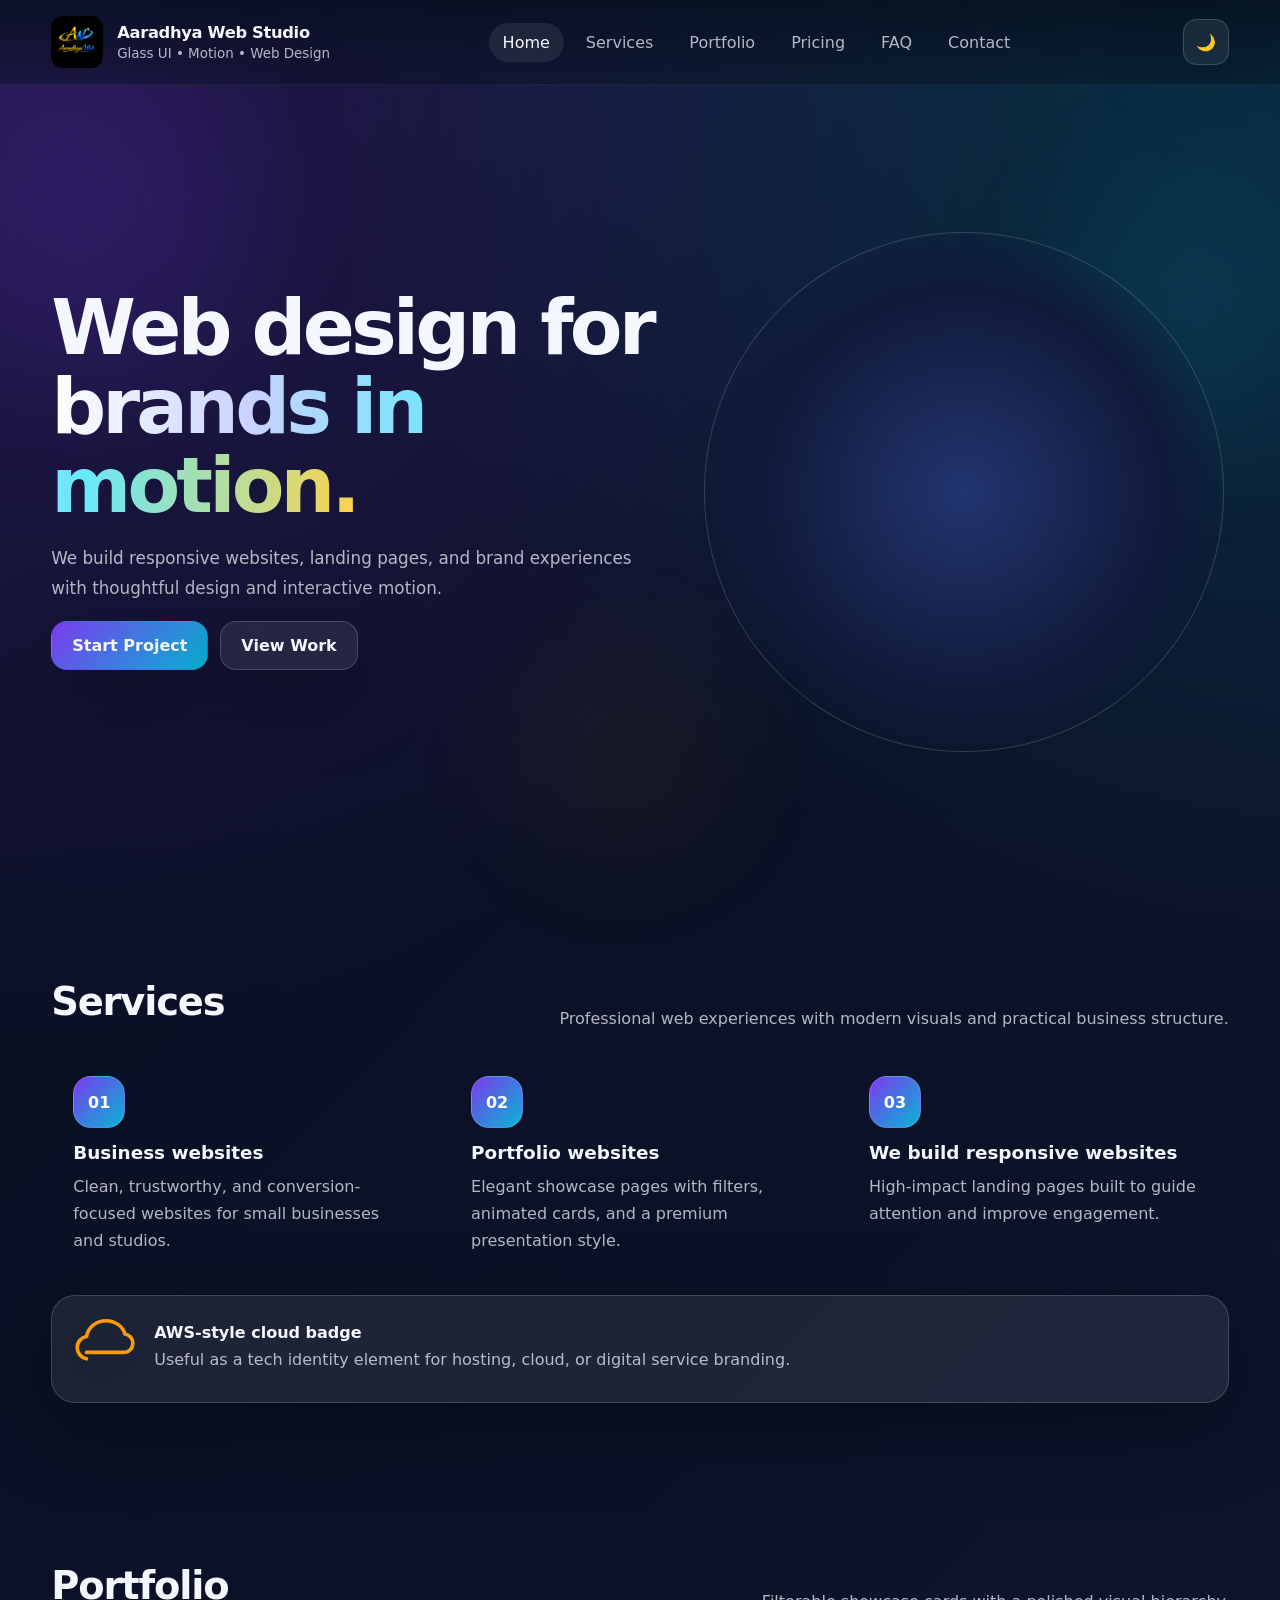
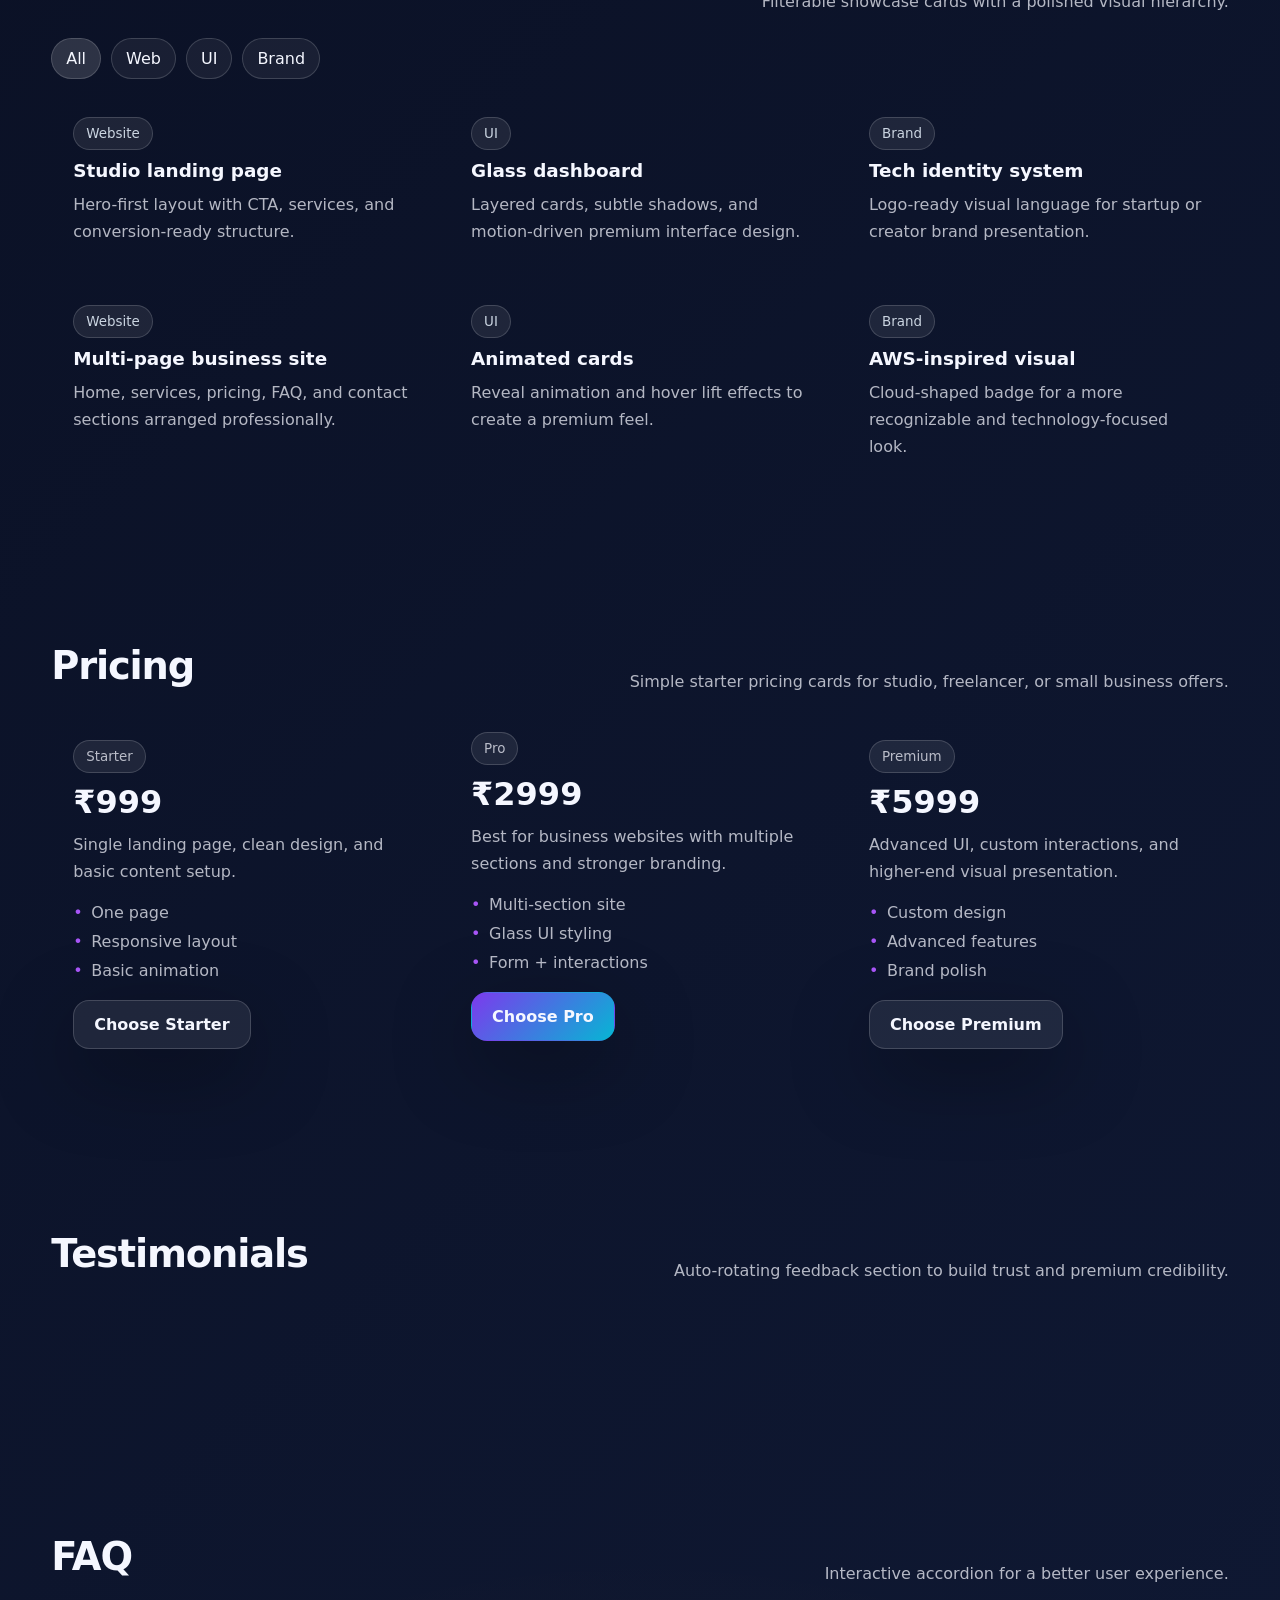
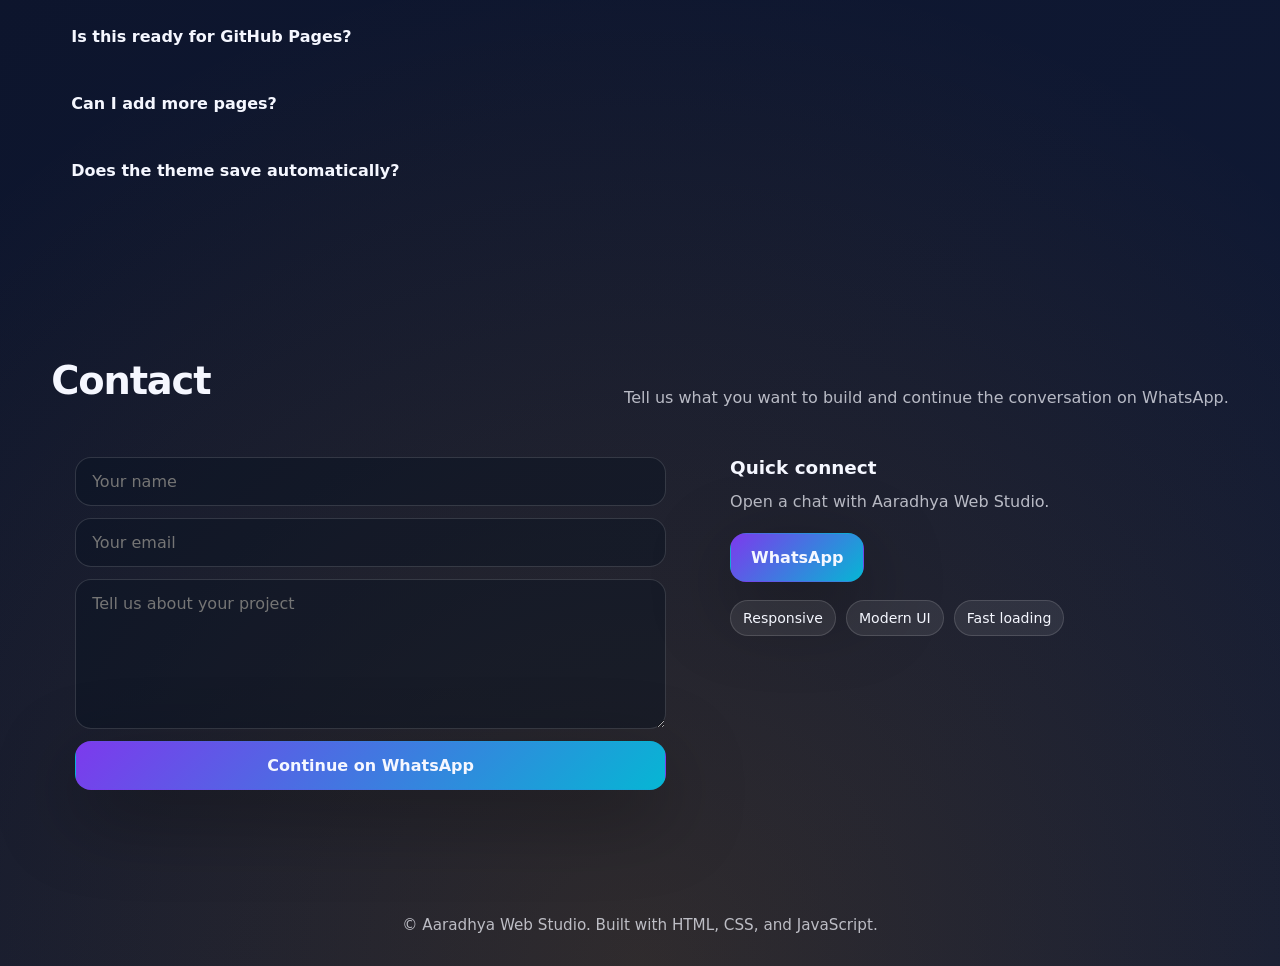
==== index.html @ 6c4d8a17 "Add files via upload" ====
<!DOCTYPE html>
<html lang="en">
<head>
  <meta charset="UTF-8" />
  <meta name="viewport" content="width=device-width, initial-scale=1.0" />
  <meta name="description" content="Aaradhya Web Studio designs responsive websites, landing pages, and digital brand experiences." />
  <title>Aaradhya Web Studio</title>
  <link rel="icon" href="logo.png" />
  <link rel="stylesheet" href="style.css" />
</head>
<body>
  <div class="bg-glow glow-1"></div>
  <div class="bg-glow glow-2"></div>
  <div class="bg-glow glow-3"></div>

  <header class="topbar">
    <div class="container nav-wrap">
      <a href="#home" class="brand">
        <img src="logo.png" class="logo" width="52" height="52" alt="" />
        <span>
          <strong>Aaradhya Web Studio</strong>
          <small>Glass UI • Motion • Web Design</small>
        </span>
      </a>

      <nav class="nav" id="navMenu">
        <a href="#home" class="active">Home</a>
        <a href="#services">Services</a>
        <a href="#portfolio">Portfolio</a>
        <a href="#pricing">Pricing</a>
        <a href="#faq">FAQ</a>
        <a href="#contact">Contact</a>
      </nav>

      <div class="nav-actions">
        <button class="icon-btn" id="themeToggle" aria-label="Toggle theme">🌙</button>
        <button class="icon-btn menu-btn" id="menuToggle" aria-label="Toggle menu" aria-expanded="false" aria-controls="mobileNav">☰</button>
      </div>
    </div>

    <div class="mobile-nav" id="mobileNav">
      <a href="#home">Home</a>
      <a href="#services">Services</a>
      <a href="#portfolio">Portfolio</a>
      <a href="#pricing">Pricing</a>
      <a href="#faq">FAQ</a>
      <a href="#contact">Contact</a>
    </div>
  </header>

  <main>
    <section class="hero section" id="home">
      <canvas id="particleCanvas" aria-hidden="true"></canvas>
      <div class="container hero-grid">
        <div class="hero-copy reveal">
          <h1>
            Web design for <span class="gradient-text">brands in motion.</span>
          </h1>
          <p>
            We build responsive websites, landing pages, and brand experiences with thoughtful design and interactive motion.
          </p>

          <div class="hero-actions">
            <a href="#contact" class="btn primary">Start Project</a>
            <a href="#portfolio" class="btn">View Work</a>
          </div>

        </div>

        <div class="hero-panel reveal" aria-hidden="true">
          <canvas id="networkGlobe"></canvas>
        </div>
      </div>
    </section>

    <section class="section" id="services">
      <div class="container">
        <div class="section-head reveal">
          <h2>Services</h2>
          <p>Professional web experiences with modern visuals and practical business structure.</p>
        </div>

        <div class="cards grid-3">
          <article class="card reveal">
            <div class="icon">01</div>
            <h3>Business websites</h3>
            <p>Clean, trustworthy, and conversion-focused websites for small businesses and studios.</p>
          </article>

          <article class="card reveal">
            <div class="icon">02</div>
            <h3>Portfolio websites</h3>
            <p>Elegant showcase pages with filters, animated cards, and a premium presentation style.</p>
          </article>

          <article class="card reveal">
            <div class="icon">03</div>
            <h3>We build responsive websites</h3>
            <p>High-impact landing pages built to guide attention and improve engagement.</p>
          </article>
        </div>

        <div class="feature-strip reveal">
          <div class="aws-badge">
            <svg viewBox="0 0 128 128" fill="none" aria-hidden="true">
              <defs>
                <linearGradient id="awsGrad" x1="0" y1="0" x2="1" y2="1">
                  <stop offset="0%" stop-color="#ff9900"></stop>
                  <stop offset="100%" stop-color="#f59e0b"></stop>
                </linearGradient>
              </defs>
              <path d="M28 74.5h72c10 0 18-8 18-18 0-9.1-6.8-16.5-15.6-17.8C99.3 24.9 84 13 65.8 13 47 13 31.1 25.8 28.2 43.8 17.9 45.4 10 54.2 10 65c0 10.5 7.5 19.5 18 22" stroke="url(#awsGrad)" stroke-width="7" stroke-linecap="round" stroke-linejoin="round"/>
              <path d="M33 85h62" stroke="url(#awsGrad)" stroke-width="7" stroke-linecap="round"/>
              <path d="M43 98h42" stroke="url(#awsGrad)" stroke-width="7" stroke-linecap="round"/>
            </svg>
          </div>
          <div>
            <strong>AWS-style cloud badge</strong>
            <p>Useful as a tech identity element for hosting, cloud, or digital service branding.</p>
          </div>
        </div>
      </div>
    </section>

    <section class="section" id="portfolio">
      <div class="container">
        <div class="section-head reveal">
          <h2>Portfolio</h2>
          <p>Filterable showcase cards with a polished visual hierarchy.</p>
        </div>

        <div class="filter-row reveal">
          <button class="filter-btn active" data-filter="all">All</button>
          <button class="filter-btn" data-filter="web">Web</button>
          <button class="filter-btn" data-filter="ui">UI</button>
          <button class="filter-btn" data-filter="brand">Brand</button>
        </div>

        <div class="cards grid-3">
          <article class="card project reveal" data-type="web">
            <span class="meta">Website</span>
            <h3>Studio landing page</h3>
            <p>Hero-first layout with CTA, services, and conversion-ready structure.</p>
          </article>

          <article class="card project reveal" data-type="ui">
            <span class="meta">UI</span>
            <h3>Glass dashboard</h3>
            <p>Layered cards, subtle shadows, and motion-driven premium interface design.</p>
          </article>

          <article class="card project reveal" data-type="brand">
            <span class="meta">Brand</span>
            <h3>Tech identity system</h3>
            <p>Logo-ready visual language for startup or creator brand presentation.</p>
          </article>

          <article class="card project reveal" data-type="web">
            <span class="meta">Website</span>
            <h3>Multi-page business site</h3>
            <p>Home, services, pricing, FAQ, and contact sections arranged professionally.</p>
          </article>

          <article class="card project reveal" data-type="ui">
            <span class="meta">UI</span>
            <h3>Animated cards</h3>
            <p>Reveal animation and hover lift effects to create a premium feel.</p>
          </article>

          <article class="card project reveal" data-type="brand">
            <span class="meta">Brand</span>
            <h3>AWS-inspired visual</h3>
            <p>Cloud-shaped badge for a more recognizable and technology-focused look.</p>
          </article>
        </div>
      </div>
    </section>

    <section class="section" id="pricing">
      <div class="container">
        <div class="section-head reveal">
          <h2>Pricing</h2>
          <p>Simple starter pricing cards for studio, freelancer, or small business offers.</p>
        </div>

        <div class="cards grid-3 pricing-grid">
          <article class="card price reveal">
            <span class="meta">Starter</span>
            <h3>₹999</h3>
            <p>Single landing page, clean design, and basic content setup.</p>
            <ul>
              <li>One page</li>
              <li>Responsive layout</li>
              <li>Basic animation</li>
            </ul>
            <a href="#contact" class="btn">Choose Starter</a>
          </article>

          <article class="card price featured reveal">
            <span class="meta">Pro</span>
            <h3>₹2999</h3>
            <p>Best for business websites with multiple sections and stronger branding.</p>
            <ul>
              <li>Multi-section site</li>
              <li>Glass UI styling</li>
              <li>Form + interactions</li>
            </ul>
            <a href="#contact" class="btn primary">Choose Pro</a>
          </article>

          <article class="card price reveal">
            <span class="meta">Premium</span>
            <h3>₹5999</h3>
            <p>Advanced UI, custom interactions, and higher-end visual presentation.</p>
            <ul>
              <li>Custom design</li>
              <li>Advanced features</li>
              <li>Brand polish</li>
            </ul>
            <a href="#contact" class="btn">Choose Premium</a>
          </article>
        </div>
      </div>
    </section>

    <section class="section" id="testimonials">
      <div class="container">
        <div class="section-head reveal">
          <h2>Testimonials</h2>
          <p>Auto-rotating feedback section to build trust and premium credibility.</p>
        </div>

        <div class="testimonial card reveal">
          <div id="testimonialText" class="testimonial-text"></div>
          <div id="testimonialName" class="testimonial-name"></div>
        </div>
      </div>
    </section>

    <section class="section" id="faq">
      <div class="container">
        <div class="section-head reveal">
          <h2>FAQ</h2>
          <p>Interactive accordion for a better user experience.</p>
        </div>

        <div class="faq-list">
          <div class="faq-item reveal">
            <button class="faq-q">Is this ready for GitHub Pages?</button>
            <div class="faq-a">Yes. It is static HTML, CSS, and JavaScript, so it can be deployed directly.</div>
          </div>

          <div class="faq-item reveal">
            <button class="faq-q">Can I add more pages?</button>
            <div class="faq-a">Yes. You can reuse the same style and script files for about, services, portfolio, and contact pages.</div>
          </div>

          <div class="faq-item reveal">
            <button class="faq-q">Does the theme save automatically?</button>
            <div class="faq-a">Yes. The selected light or dark theme is saved in local storage.</div>
          </div>
        </div>
      </div>
    </section>

    <section class="section" id="contact">
      <div class="container">
        <div class="section-head reveal">
          <h2>Contact</h2>
          <p>Tell us what you want to build and continue the conversation on WhatsApp.</p>
        </div>

        <div class="contact-grid">
          <form class="card form reveal" id="contactForm">
            <input type="text" id="name" placeholder="Your name" aria-label="Your name" autocomplete="name" required />
            <input type="email" id="email" placeholder="Your email" aria-label="Your email" autocomplete="email" required />
            <textarea id="message" placeholder="Tell us about your project" aria-label="Project details" required></textarea>
            <button type="submit" class="btn primary">Continue on WhatsApp</button>
          </form>

          <div class="card contact-box reveal">
            <h3>Quick connect</h3>
            <p>Open a chat with Aaradhya Web Studio.</p>
            <div class="contact-actions">
              <a class="btn primary" id="whatsappLink" href="https://wa.me/919561851358" target="_blank" rel="noopener">WhatsApp</a>
            </div>
            <div class="mini-tags">
              <span>Responsive</span>
              <span>Modern UI</span>
              <span>Fast loading</span>
            </div>
          </div>
        </div>
      </div>
    </section>
  </main>

  <footer class="footer">
    <div class="container">
      <p>© <span id="year"></span> Aaradhya Web Studio. Built with HTML, CSS, and JavaScript.</p>
    </div>
  </footer>

  <script src="script.js"></script>
</body>
</html>
---- style.css ----
:root{
  --bg1:#090e20;
  --bg2:#101a36;
  --text:#f5f7ff;
  --muted:rgba(245,247,255,.72);
  --card:rgba(255,255,255,.08);
  --card2:rgba(255,255,255,.12);
  --border:rgba(255,255,255,.16);
  --accent:#7c3aed;
  --accent2:#06b6d4;
  --accent3:#f59e0b;
  --shadow:0 24px 80px rgba(0,0,0,.35);
  --radius:24px;
  --radius2:32px;
}

body.light{
  --bg1:#f4f7fb;
  --bg2:#e8eef9;
  --text:#111827;
  --muted:rgba(17,24,39,.72);
  --card:rgba(255,255,255,.72);
  --card2:rgba(255,255,255,.84);
  --border:rgba(15,23,42,.12);
  --shadow:0 24px 80px rgba(15,23,42,.12);
}

*{box-sizing:border-box;margin:0;padding:0}
html{scroll-behavior:smooth}
body{
  font-family:Inter,system-ui,-apple-system,Segoe UI,Roboto,Arial,sans-serif;
  color:var(--text);
  background:
    radial-gradient(circle at top left, rgba(124,58,237,.25), transparent 24%),
    radial-gradient(circle at top right, rgba(6,182,212,.2), transparent 22%),
    radial-gradient(circle at bottom, rgba(245,158,11,.14), transparent 24%),
    linear-gradient(135deg,var(--bg1),var(--bg2));
  min-height:100vh;
  overflow-x:hidden;
  transition:background .35s ease,color .35s ease;
}

a{color:inherit;text-decoration:none}
button,input,textarea{font:inherit}
img{max-width:100%;display:block}

.container{
  width:min(1180px,92%);
  margin:0 auto;
  position:relative;
  z-index:1;
}

.bg-glow{
  position:fixed;
  border-radius:50%;
  filter:blur(70px);
  opacity:.4;
  pointer-events:none;
  z-index:0;
}
.glow-1{width:320px;height:320px;left:-80px;top:60px;background:rgba(124,58,237,.38)}
.glow-2{width:260px;height:260px;right:-40px;top:180px;background:rgba(6,182,212,.28)}
.glow-3{width:220px;height:220px;left:40%;bottom:40px;background:rgba(245,158,11,.15)}

.topbar{
  position:sticky;
  top:0;
  z-index:60;
  backdrop-filter:blur(18px);
  background:linear-gradient(to bottom, rgba(7,16,31,.84), rgba(7,16,31,.42));
  border-bottom:1px solid rgba(255,255,255,.08);
}
body.light .topbar{
  background:linear-gradient(to bottom, rgba(244,247,251,.92), rgba(244,247,251,.6));
}

.nav-wrap{
  display:flex;
  align-items:center;
  justify-content:space-between;
  gap:16px;
  padding:16px 0;
}

.brand{
  display:flex;
  align-items:center;
  gap:14px;
  min-width:0;
}
.brand-mark{
  width:48px;height:48px;
  border-radius:16px;
  display:grid;
  place-items:center;
  background:linear-gradient(135deg,var(--accent),var(--accent2));
  border:1px solid rgba(255,255,255,.16);
  box-shadow:var(--shadow);
  color:#fff;
  font-weight:800;
  flex:0 0 auto;
}
.brand strong{
  display:block;
  font-size:1.02rem;
  letter-spacing:-.02em;
}
.brand small{
  display:block;
  color:var(--muted);
  margin-top:4px;
  font-size:.84rem;
}

.nav{
  display:flex;
  align-items:center;
  gap:8px;
  flex-wrap:wrap;
}
.nav a{
  padding:10px 14px;
  border-radius:999px;
  color:var(--muted);
  transition:.25s ease;
}
.nav a:hover,.nav a.active{
  background:rgba(255,255,255,.08);
  color:var(--text);
}

.nav-actions{
  display:flex;
  align-items:center;
  gap:10px;
}
.icon-btn{
  width:46px;height:46px;
  border-radius:14px;
  border:1px solid var(--border);
  background:rgba(255,255,255,.07);
  color:var(--text);
  cursor:pointer;
  box-shadow:var(--shadow);
}
.menu-btn{display:none}

.mobile-nav{
  display:none;
  padding:10px 0 16px;
}
.mobile-nav.open{display:block}
.mobile-nav a{
  display:block;
  padding:14px 4%;
  color:var(--muted);
}
.mobile-nav a:hover{color:var(--text);background:rgba(255,255,255,.06)}

.section{
  position:relative;
  padding:80px 0;
}

.hero{
  min-height:calc(100vh - 86px);
  display:flex;
  align-items:center;
  overflow:hidden;
}
.hero-grid{
  display:grid;
  grid-template-columns:1.08fr .92fr;
  gap:28px;
  align-items:center;
}
#particleCanvas{
  position:absolute;
  inset:0;
  width:100%;
  height:100%;
  pointer-events:none;
  opacity:.9;
}

.hero-copy h1{
  font-size:clamp(2.8rem,6vw,5.3rem);
  line-height:1.03;
  letter-spacing:-.05em;
  margin-bottom:18px;
}
.gradient-text{
  background:linear-gradient(90deg,#fff,#c7d2fe 30%,#67e8f9 60%,#fcd34d 100%);
  -webkit-background-clip:text;
  background-clip:text;
  color:transparent;
}
.hero-copy p{
  max-width:62ch;
  color:var(--muted);
  line-height:1.8;
  font-size:1.05rem;
  margin-bottom:18px;
}
.hero-actions{
  display:flex;
  gap:12px;
  flex-wrap:wrap;
  margin-bottom:26px;
}

.btn{
  display:inline-flex;
  align-items:center;
  justify-content:center;
  padding:14px 20px;
  border-radius:16px;
  border:1px solid var(--border);
  background:rgba(255,255,255,.08);
  color:var(--text);
  font-weight:700;
  transition:.25s ease;
  box-shadow:var(--shadow);
}
.btn:hover{transform:translateY(-2px);background:rgba(255,255,255,.12)}
.btn.primary{
  border-color:transparent;
  background:linear-gradient(135deg,var(--accent),var(--accent2));
}

.hero-panel {
  position: relative;
  width: min(100%, 520px);
  aspect-ratio: 1;
  justify-self: center;
  border: 1px solid var(--border);
  border-radius: 50%;
  background: radial-gradient(circle, #223570 0%, #111a3b 54%, transparent 74%);
}

#networkGlobe {
  display: block;
  width: 100%;
  height: 100%;
}

.mini-tags span{
  padding:9px 12px;
  border-radius:999px;
  background:rgba(255,255,255,.08);
  border:1px solid rgba(255,255,255,.14);
  color:var(--text);
  font-size:.88rem;
}

.section-head{
  display:flex;
  align-items:end;
  justify-content:space-between;
  gap:18px;
  margin-bottom:22px;
}
.section-head h2{
  font-size:clamp(1.7rem,3vw,2.6rem);
  letter-spacing:-.03em;
  margin-bottom:8px;
}
.section-head p{
  color:var(--muted);
  line-height:1.7;
  max-width:68ch;
}

.grid-3{
  display:grid;
  grid-template-columns:repeat(3,minmax(0,1fr));
  gap:16px;
}

.card{
  padding:22px;
  border-radius:var(--radius2);
}

.icon{
  width:52px;height:52px;
  display:grid;
  place-items:center;
  border-radius:18px;
  margin-bottom:14px;
  background:linear-gradient(135deg,var(--accent),var(--accent2));
  border:1px solid rgba(255,255,255,.16);
  color:#fff;
  font-weight:800;
}
.card h3{margin-bottom:10px;font-size:1.15rem}
.card p,.testimonial p{color:var(--muted);line-height:1.7}

.feature-strip{
  display:flex;
  align-items:center;
  gap:16px;
  margin-top:18px;
  padding:18px 20px;
  border-radius:24px;
  background:rgba(255,255,255,.08);
  border:1px solid var(--border);
  box-shadow:var(--shadow);
}
.aws-badge svg{
  width:66px;height:66px;
  filter:drop-shadow(0 10px 24px rgba(0,0,0,.35));
}
.feature-strip strong{display:block;margin-bottom:5px}
.feature-strip p{color:var(--muted);line-height:1.65}

.filter-row{
  display:flex;
  flex-wrap:wrap;
  gap:10px;
  margin-bottom:16px;
}
.filter-btn{
  padding:10px 14px;
  border-radius:999px;
  border:1px solid var(--border);
  background:rgba(255,255,255,.06);
  color:var(--text);
  cursor:pointer;
}
.filter-btn.active,.filter-btn:hover{
  background:rgba(255,255,255,.14);
}
.project .meta{
  display:inline-flex;
  margin-bottom:10px;
  color:#cbd5e1;
  font-size:.84rem;
}
.project h3{margin-bottom:10px}
.project p{color:var(--muted);line-height:1.7}

.pricing-grid .price h3{
  font-size:2rem;
  margin-bottom:10px;
}
.price ul{
  list-style:none;
  display:grid;
  gap:10px;
  margin:18px 0 20px;
}
.price li{
  color:var(--muted);
  padding-left:18px;
  position:relative;
}
.price li::before{
  content:"•";
  position:absolute;
  left:0;
  color:#a855f7;
}
.price.featured{
  transform:translateY(-8px);
  border-color:rgba(103,232,249,.35);
}

.meta{
  display:inline-flex;
  padding:8px 12px;
  border-radius:999px;
  background:rgba(255,255,255,.08);
  border:1px solid var(--border);
  color:var(--muted);
  margin-bottom:10px;
  font-size:.84rem;
}

.testimonial{
  padding:26px;
}
.testimonial-text{
  font-size:1.2rem;
  line-height:1.8;
  margin-bottom:16px;
}
.testimonial-name{
  color:#67e8f9;
  font-weight:700;
}

.faq-list{
  display:grid;
  gap:12px;
}
.faq-item{
  overflow:hidden;
}
.faq-q{
  width:100%;
  text-align:left;
  padding:18px 20px;
  background:transparent;
  border:0;
  color:var(--text);
  cursor:pointer;
  font-weight:700;
}
.faq-a{
  display:none;
  padding:0 20px 18px;
  color:var(--muted);
  line-height:1.7;
}

.contact-grid{
  display:grid;
  grid-template-columns:1.1fr .9fr;
  gap:16px;
}
.form{
  padding:24px;
  display:grid;
  gap:12px;
}
.form input,.form textarea{
  width:100%;
  padding:14px 16px;
  border-radius:16px;
  border:1px solid rgba(255,255,255,.14);
  background:rgba(7,16,31,.4);
  color:var(--text);
  outline:none;
}
body.light .form input,
body.light .form textarea{
  background:rgba(255,255,255,.8);
  color:var(--text);
}
.form textarea{
  min-height:150px;
  resize:vertical;
}
.contact-box{
  padding:24px;
}
.contact-box h3{margin-bottom:10px}
.contact-box p{color:var(--muted);line-height:1.7;margin-bottom:18px}
.contact-actions{
  display:flex;
  gap:12px;
  flex-wrap:wrap;
  margin-bottom:18px;
}
.mini-tags{
  display:flex;
  flex-wrap:wrap;
  gap:10px;
}

.footer{
  padding:22px 0 32px;
  text-align:center;
  color:var(--muted);
  font-size:.95rem;
}

.motion-ready .reveal{
  opacity:0;
  transform:translateY(22px);
  transition:opacity .7s ease, transform .7s ease;
}
.motion-ready .reveal.show{
  opacity:1;
  transform:translateY(0);
}

@media (max-width: 980px){
  .hero-grid,.grid-3,.contact-grid{
    grid-template-columns:1fr;
  }
  .hero{
    min-height:auto;
    padding-top:46px;
  }
  .section-head{
    flex-direction:column;
    align-items:flex-start;
  }
  .nav{
    display:none;
  }
  .menu-btn{
    display:inline-grid;
    place-items:center;
  }
  .price.featured{
    transform:none;
  }
}

@media (max-width: 560px){
  .container{width:min(94%,1180px)}
  .brand small{display:none}
  .hero-copy h1{font-size:2.55rem}
  .btn{width:100%}
  .hero-actions{width:100%}
  .feature-strip,.card,.testimonial,.form,.contact-box{
    padding:18px;
  }
}
.logo {
  width: clamp(36px, 8vw, 52px);
  height: auto;
  border-radius: 12px;
}

:focus-visible {
  outline: 2px solid var(--accent2);
  outline-offset: 4px;
}

@media (prefers-reduced-motion: reduce) {
  html { scroll-behavior: auto; }
  *, *::before, *::after {
    animation-duration: .01ms !important;
    transition-duration: .01ms !important;
  }
}
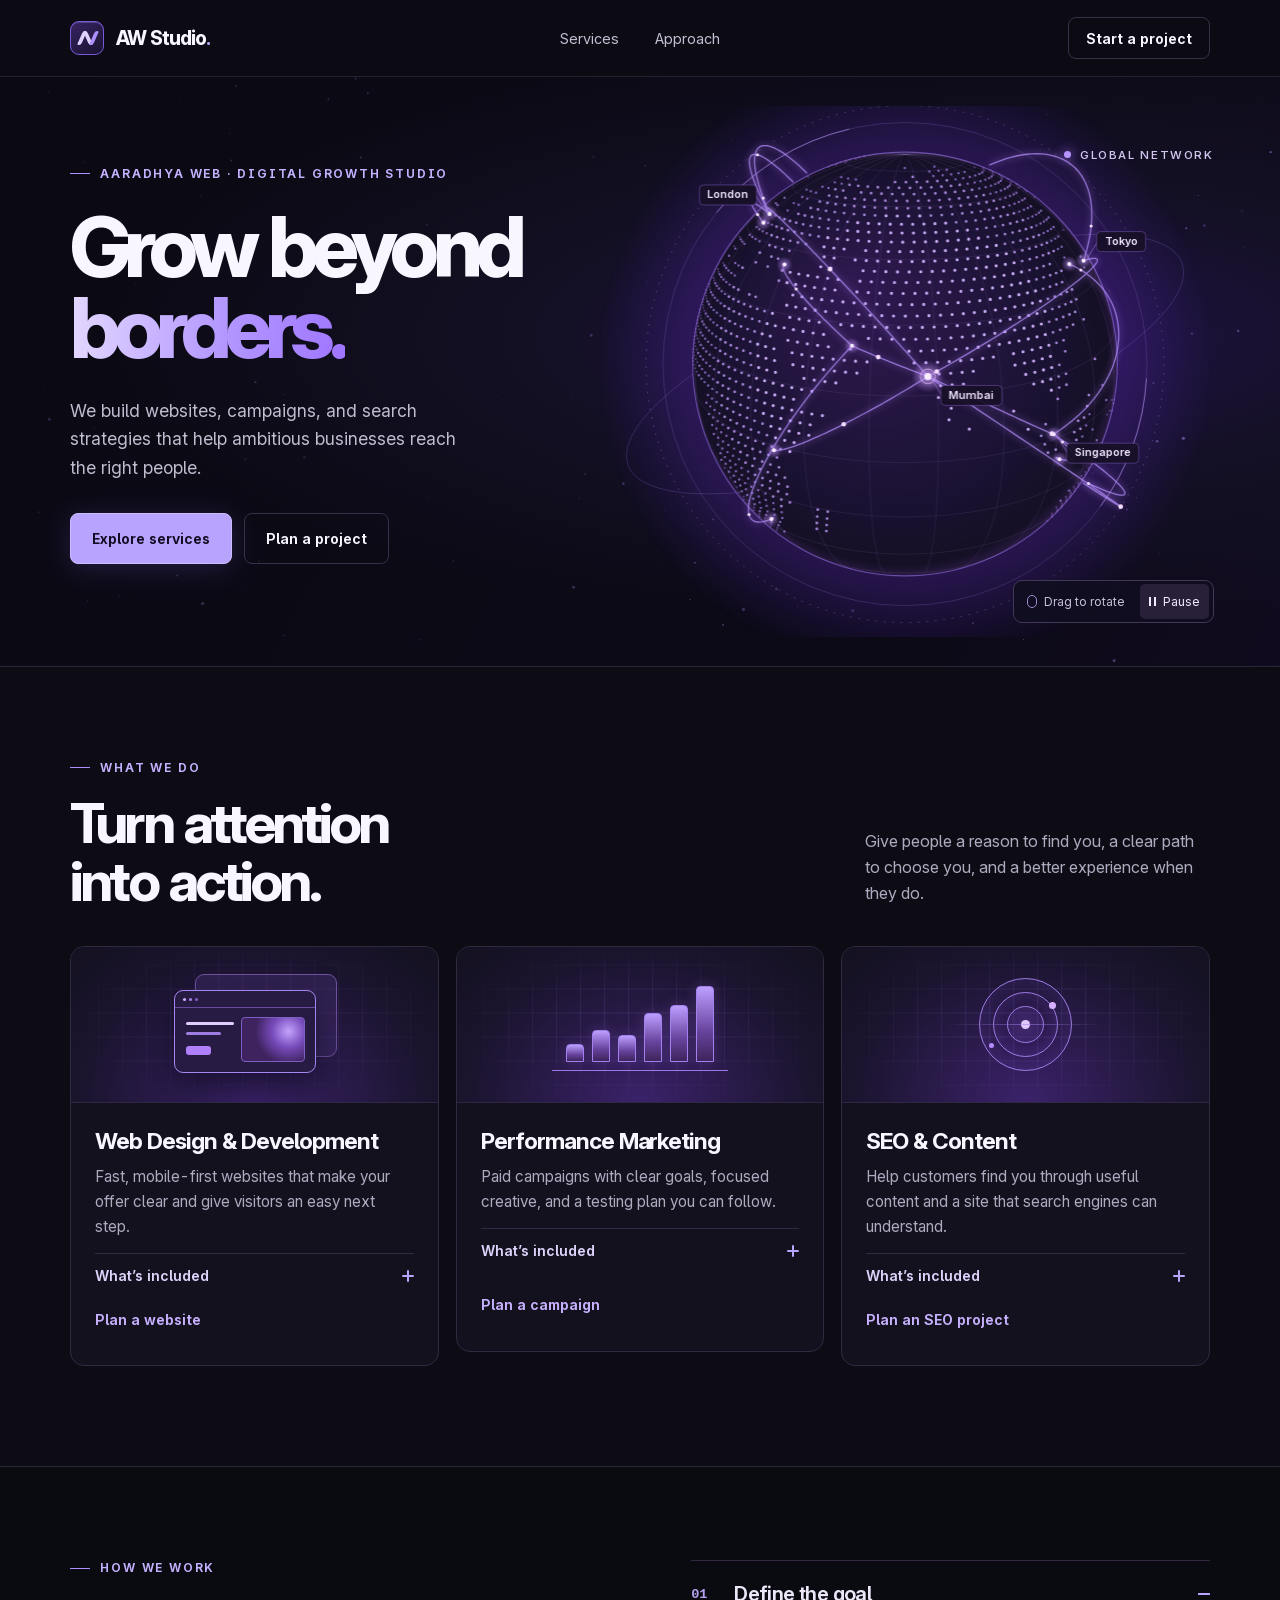
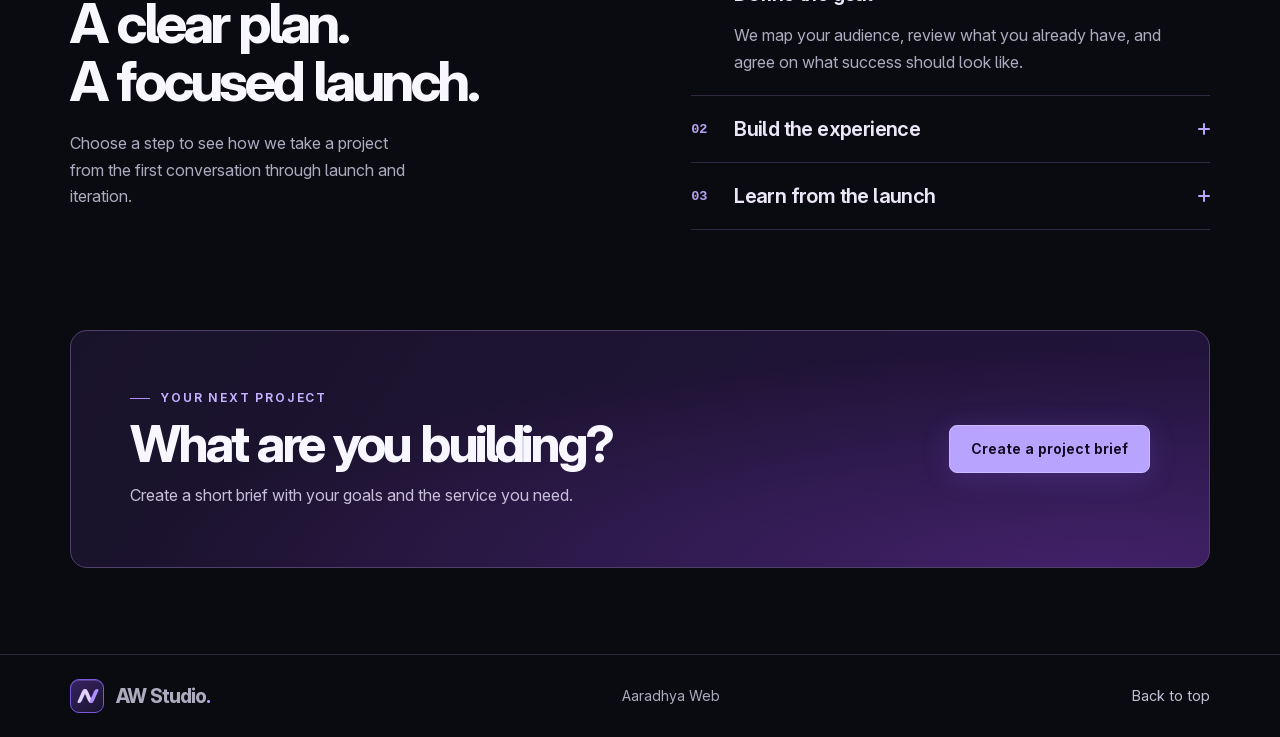
==== commit bfe7b295: "Upload updated AW Studio website and assets" ====
--- a/index.html
+++ b/index.html
@@ -1,306 +1,194 @@
-<!DOCTYPE html>
+<!doctype html>
 <html lang="en">
 <head>
-  <meta charset="UTF-8" />
-  <meta name="viewport" content="width=device-width, initial-scale=1.0" />
-  <meta name="description" content="Aaradhya Web Studio designs responsive websites, landing pages, and digital brand experiences." />
-  <title>Aaradhya Web Studio</title>
-  <link rel="icon" href="logo.png" />
-  <link rel="stylesheet" href="style.css" />
+  <meta charset="utf-8">
+  <meta name="viewport" content="width=device-width, initial-scale=1">
+  <meta name="theme-color" content="#0a0a11">
+  <meta name="robots" content="noindex, nofollow">
+  <meta name="description" content="AW Studio builds websites, campaigns, and search strategies to help ambitious businesses reach the right people.">
+  <title>AW Studio | Aaradhya Web</title>
+  <link rel="preload" href="assets/inter.woff2" as="font" type="font/woff2" crossorigin>
+  <link rel="stylesheet" href="assets/site.css">
+  <script type="module" src="assets/site.js"></script>
 </head>
 <body>
-  <div class="bg-glow glow-1"></div>
-  <div class="bg-glow glow-2"></div>
-  <div class="bg-glow glow-3"></div>
-
-  <header class="topbar">
-    <div class="container nav-wrap">
-      <a href="#home" class="brand">
-        <img src="logo.png" class="logo" width="52" height="52" alt="" />
-        <span>
-          <strong>Aaradhya Web Studio</strong>
-          <small>Glass UI • Motion • Web Design</small>
-        </span>
+  <a class="skip-link" href="#main">Skip to content</a>
+  <header class="topbar" id="top">
+    <div class="wrap header-inner">
+      <a class="brand" href="#top" aria-label="AW Studio home">
+        <span class="brand-mark" aria-hidden="true"><i></i><i></i><i></i></span>
+        <span>AW Studio<span class="brand-period">.</span></span>
       </a>
-
-      <nav class="nav" id="navMenu">
-        <a href="#home" class="active">Home</a>
+      <nav aria-label="Main navigation">
         <a href="#services">Services</a>
-        <a href="#portfolio">Portfolio</a>
-        <a href="#pricing">Pricing</a>
-        <a href="#faq">FAQ</a>
-        <a href="#contact">Contact</a>
+        <a href="#approach">Approach</a>
       </nav>
-
-      <div class="nav-actions">
-        <button class="icon-btn" id="themeToggle" aria-label="Toggle theme">🌙</button>
-        <button class="icon-btn menu-btn" id="menuToggle" aria-label="Toggle menu" aria-expanded="false" aria-controls="mobileNav">☰</button>
-      </div>
-    </div>
-
-    <div class="mobile-nav" id="mobileNav">
-      <a href="#home">Home</a>
-      <a href="#services">Services</a>
-      <a href="#portfolio">Portfolio</a>
-      <a href="#pricing">Pricing</a>
-      <a href="#faq">FAQ</a>
-      <a href="#contact">Contact</a>
+      <button class="button button-outline header-cta" type="button" data-brief>Start a project</button>
     </div>
   </header>
 
-  <main>
-    <section class="hero section" id="home">
-      <canvas id="particleCanvas" aria-hidden="true"></canvas>
-      <div class="container hero-grid">
-        <div class="hero-copy reveal">
-          <h1>
-            Web design for <span class="gradient-text">brands in motion.</span>
-          </h1>
-          <p>
-            We build responsive websites, landing pages, and brand experiences with thoughtful design and interactive motion.
-          </p>
-
+  <main id="main">
+    <section class="hero" aria-labelledby="hero-heading">
+      <canvas id="particles" aria-hidden="true"></canvas>
+      <div class="wrap hero-inner">
+        <div class="hero-copy">
+          <p class="eyebrow"><span class="eyebrow-rule"></span>Aaradhya Web · Digital Growth Studio</p>
+          <h1 id="hero-heading">Grow beyond<br><span>borders.</span></h1>
+          <p class="hero-description">We build websites, campaigns, and search strategies that help ambitious businesses reach the right people.</p>
           <div class="hero-actions">
-            <a href="#contact" class="btn primary">Start Project</a>
-            <a href="#portfolio" class="btn">View Work</a>
+            <a class="button button-primary" href="#services">Explore services</a>
+            <button class="button button-quiet" type="button" data-brief>Plan a project</button>
           </div>
-
         </div>
 
-        <div class="hero-panel reveal" aria-hidden="true">
-          <canvas id="networkGlobe"></canvas>
-        </div>
+        <figure class="network" aria-labelledby="network-title">
+          <div class="network-label">
+            <span class="network-dot" aria-hidden="true"></span>
+            <span id="network-title">Global network</span>
+          </div>
+          <canvas id="globe" tabindex="0" role="img" aria-label="Interactive 3D globe with illustrative connections between cities" aria-describedby="globe-instructions">
+            Interactive globe showing illustrative connections between cities.
+          </canvas>
+          <figcaption class="network-controls">
+            <span id="globe-instructions"><span class="drag-icon" aria-hidden="true"></span>Drag to rotate<span class="sr-only"> or use the arrow keys.</span></span>
+            <button id="motion-toggle" type="button" class="motion-toggle" aria-label="Pause animation">
+              <span class="motion-icon" aria-hidden="true"></span><span id="motion-label">Pause</span>
+            </button>
+          </figcaption>
+        </figure>
       </div>
     </section>
 
-    <section class="section" id="services">
-      <div class="container">
-        <div class="section-head reveal">
-          <h2>Services</h2>
-          <p>Professional web experiences with modern visuals and practical business structure.</p>
+    <section class="services section" id="services" aria-labelledby="services-heading">
+      <div class="wrap">
+        <p class="eyebrow"><span class="eyebrow-rule"></span>What we do</p>
+        <div class="section-intro">
+          <h2 id="services-heading">Turn attention<br>into action.</h2>
+          <p>Give people a reason to find you, a clear path to choose you, and a better experience when they do.</p>
         </div>
-
-        <div class="cards grid-3">
-          <article class="card reveal">
-            <div class="icon">01</div>
-            <h3>Business websites</h3>
-            <p>Clean, trustworthy, and conversion-focused websites for small businesses and studios.</p>
+        <div class="service-grid">
+          <article class="service-card">
+            <div class="card-visual web-visual" aria-hidden="true">
+              <div class="browser-art"><span></span><i></i><i></i><i></i><b></b></div>
+              <div class="browser-back"></div>
+            </div>
+            <div class="card-body">
+              <h3>Web Design &amp; Development</h3>
+              <p>Fast, mobile-first websites that make your offer clear and give visitors an easy next step.</p>
+              <details class="service-details">
+                <summary>What’s included<span class="plus" aria-hidden="true"></span></summary>
+                <p>Landing pages, responsive design, conversion flows, and analytics setup.</p>
+              </details>
+              <button type="button" class="service-brief" data-brief="Web Design &amp; Development">Plan a website</button>
+            </div>
           </article>
-
-          <article class="card reveal">
-            <div class="icon">02</div>
-            <h3>Portfolio websites</h3>
-            <p>Elegant showcase pages with filters, animated cards, and a premium presentation style.</p>
+          <article class="service-card">
+            <div class="card-visual media-visual" aria-hidden="true">
+              <div class="chart-art"><i></i><i></i><i></i><i></i><i></i><i></i></div>
+            </div>
+            <div class="card-body">
+              <h3>Performance Marketing</h3>
+              <p>Paid campaigns with clear goals, focused creative, and a testing plan you can follow.</p>
+              <details class="service-details">
+                <summary>What’s included<span class="plus" aria-hidden="true"></span></summary>
+                <p>Campaign strategy, ad creative, audience tests, and conversion reporting.</p>
+              </details>
+              <button type="button" class="service-brief" data-brief="Performance Marketing">Plan a campaign</button>
+            </div>
           </article>
-
-          <article class="card reveal">
-            <div class="icon">03</div>
-            <h3>We build responsive websites</h3>
-            <p>High-impact landing pages built to guide attention and improve engagement.</p>
-          </article>
-        </div>
-
-        <div class="feature-strip reveal">
-          <div class="aws-badge">
-            <svg viewBox="0 0 128 128" fill="none" aria-hidden="true">
-              <defs>
-                <linearGradient id="awsGrad" x1="0" y1="0" x2="1" y2="1">
-                  <stop offset="0%" stop-color="#ff9900"></stop>
-                  <stop offset="100%" stop-color="#f59e0b"></stop>
-                </linearGradient>
-              </defs>
-              <path d="M28 74.5h72c10 0 18-8 18-18 0-9.1-6.8-16.5-15.6-17.8C99.3 24.9 84 13 65.8 13 47 13 31.1 25.8 28.2 43.8 17.9 45.4 10 54.2 10 65c0 10.5 7.5 19.5 18 22" stroke="url(#awsGrad)" stroke-width="7" stroke-linecap="round" stroke-linejoin="round"/>
-              <path d="M33 85h62" stroke="url(#awsGrad)" stroke-width="7" stroke-linecap="round"/>
-              <path d="M43 98h42" stroke="url(#awsGrad)" stroke-width="7" stroke-linecap="round"/>
-            </svg>
-          </div>
-          <div>
-            <strong>AWS-style cloud badge</strong>
-            <p>Useful as a tech identity element for hosting, cloud, or digital service branding.</p>
-          </div>
-        </div>
-      </div>
-    </section>
-
-    <section class="section" id="portfolio">
-      <div class="container">
-        <div class="section-head reveal">
-          <h2>Portfolio</h2>
-          <p>Filterable showcase cards with a polished visual hierarchy.</p>
-        </div>
-
-        <div class="filter-row reveal">
-          <button class="filter-btn active" data-filter="all">All</button>
-          <button class="filter-btn" data-filter="web">Web</button>
-          <button class="filter-btn" data-filter="ui">UI</button>
-          <button class="filter-btn" data-filter="brand">Brand</button>
-        </div>
-
-        <div class="cards grid-3">
-          <article class="card project reveal" data-type="web">
-            <span class="meta">Website</span>
-            <h3>Studio landing page</h3>
-            <p>Hero-first layout with CTA, services, and conversion-ready structure.</p>
-          </article>
-
-          <article class="card project reveal" data-type="ui">
-            <span class="meta">UI</span>
-            <h3>Glass dashboard</h3>
-            <p>Layered cards, subtle shadows, and motion-driven premium interface design.</p>
-          </article>
-
-          <article class="card project reveal" data-type="brand">
-            <span class="meta">Brand</span>
-            <h3>Tech identity system</h3>
-            <p>Logo-ready visual language for startup or creator brand presentation.</p>
-          </article>
-
-          <article class="card project reveal" data-type="web">
-            <span class="meta">Website</span>
-            <h3>Multi-page business site</h3>
-            <p>Home, services, pricing, FAQ, and contact sections arranged professionally.</p>
-          </article>
-
-          <article class="card project reveal" data-type="ui">
-            <span class="meta">UI</span>
-            <h3>Animated cards</h3>
-            <p>Reveal animation and hover lift effects to create a premium feel.</p>
-          </article>
-
-          <article class="card project reveal" data-type="brand">
-            <span class="meta">Brand</span>
-            <h3>AWS-inspired visual</h3>
-            <p>Cloud-shaped badge for a more recognizable and technology-focused look.</p>
+          <article class="service-card">
+            <div class="card-visual search-visual" aria-hidden="true">
+              <div class="search-art"><i></i><i></i><i></i><b></b></div>
+            </div>
+            <div class="card-body">
+              <h3>SEO &amp; Content</h3>
+              <p>Help customers find you through useful content and a site that search engines can understand.</p>
+              <details class="service-details">
+                <summary>What’s included<span class="plus" aria-hidden="true"></span></summary>
+                <p>Search audits, keyword research, content planning, and on-page improvements.</p>
+              </details>
+              <button type="button" class="service-brief" data-brief="SEO &amp; Content">Plan an SEO project</button>
+            </div>
           </article>
         </div>
       </div>
     </section>
 
-    <section class="section" id="pricing">
-      <div class="container">
-        <div class="section-head reveal">
-          <h2>Pricing</h2>
-          <p>Simple starter pricing cards for studio, freelancer, or small business offers.</p>
+    <section class="approach section" id="approach" aria-labelledby="approach-heading">
+      <div class="wrap approach-layout">
+        <div class="approach-copy">
+          <p class="eyebrow"><span class="eyebrow-rule"></span>How we work</p>
+          <h2 id="approach-heading">A clear plan.<br>A focused launch.</h2>
+          <p>Choose a step to see how we take a project from the first conversation through launch and iteration.</p>
         </div>
-
-        <div class="cards grid-3 pricing-grid">
-          <article class="card price reveal">
-            <span class="meta">Starter</span>
-            <h3>₹999</h3>
-            <p>Single landing page, clean design, and basic content setup.</p>
-            <ul>
-              <li>One page</li>
-              <li>Responsive layout</li>
-              <li>Basic animation</li>
-            </ul>
-            <a href="#contact" class="btn">Choose Starter</a>
-          </article>
-
-          <article class="card price featured reveal">
-            <span class="meta">Pro</span>
-            <h3>₹2999</h3>
-            <p>Best for business websites with multiple sections and stronger branding.</p>
-            <ul>
-              <li>Multi-section site</li>
-              <li>Glass UI styling</li>
-              <li>Form + interactions</li>
-            </ul>
-            <a href="#contact" class="btn primary">Choose Pro</a>
-          </article>
-
-          <article class="card price reveal">
-            <span class="meta">Premium</span>
-            <h3>₹5999</h3>
-            <p>Advanced UI, custom interactions, and higher-end visual presentation.</p>
-            <ul>
-              <li>Custom design</li>
-              <li>Advanced features</li>
-              <li>Brand polish</li>
-            </ul>
-            <a href="#contact" class="btn">Choose Premium</a>
-          </article>
+        <div class="process">
+          <details open name="approach">
+            <summary><span class="step-number">01</span> Define the goal<span class="plus" aria-hidden="true"></span></summary>
+            <p>We map your audience, review what you already have, and agree on what success should look like.</p>
+          </details>
+          <details name="approach">
+            <summary><span class="step-number">02</span> Build the experience<span class="plus" aria-hidden="true"></span></summary>
+            <p>We design the pages or campaigns, refine the message, and test the experience before launch.</p>
+          </details>
+          <details name="approach">
+            <summary><span class="step-number">03</span> Learn from the launch<span class="plus" aria-hidden="true"></span></summary>
+            <p>We review the early results against your goal and use what we learn to decide what to improve next.</p>
+          </details>
         </div>
       </div>
     </section>
 
-    <section class="section" id="testimonials">
-      <div class="container">
-        <div class="section-head reveal">
-          <h2>Testimonials</h2>
-          <p>Auto-rotating feedback section to build trust and premium credibility.</p>
-        </div>
-
-        <div class="testimonial card reveal">
-          <div id="testimonialText" class="testimonial-text"></div>
-          <div id="testimonialName" class="testimonial-name"></div>
-        </div>
-      </div>
-    </section>
-
-    <section class="section" id="faq">
-      <div class="container">
-        <div class="section-head reveal">
-          <h2>FAQ</h2>
-          <p>Interactive accordion for a better user experience.</p>
-        </div>
-
-        <div class="faq-list">
-          <div class="faq-item reveal">
-            <button class="faq-q">Is this ready for GitHub Pages?</button>
-            <div class="faq-a">Yes. It is static HTML, CSS, and JavaScript, so it can be deployed directly.</div>
+    <section class="contact" aria-labelledby="contact-heading">
+      <div class="wrap">
+        <div class="contact-panel">
+          <div>
+            <p class="eyebrow"><span class="eyebrow-rule"></span>Your next project</p>
+            <h2 id="contact-heading">What are you building?</h2>
+            <p>Create a short brief with your goals and the service you need.</p>
           </div>
-
-          <div class="faq-item reveal">
-            <button class="faq-q">Can I add more pages?</button>
-            <div class="faq-a">Yes. You can reuse the same style and script files for about, services, portfolio, and contact pages.</div>
-          </div>
-
-          <div class="faq-item reveal">
-            <button class="faq-q">Does the theme save automatically?</button>
-            <div class="faq-a">Yes. The selected light or dark theme is saved in local storage.</div>
-          </div>
-        </div>
-      </div>
-    </section>
-
-    <section class="section" id="contact">
-      <div class="container">
-        <div class="section-head reveal">
-          <h2>Contact</h2>
-          <p>Tell us what you want to build and continue the conversation on WhatsApp.</p>
-        </div>
-
-        <div class="contact-grid">
-          <form class="card form reveal" id="contactForm">
-            <input type="text" id="name" placeholder="Your name" aria-label="Your name" autocomplete="name" required />
-            <input type="email" id="email" placeholder="Your email" aria-label="Your email" autocomplete="email" required />
-            <textarea id="message" placeholder="Tell us about your project" aria-label="Project details" required></textarea>
-            <button type="submit" class="btn primary">Continue on WhatsApp</button>
-          </form>
-
-          <div class="card contact-box reveal">
-            <h3>Quick connect</h3>
-            <p>Open a chat with Aaradhya Web Studio.</p>
-            <div class="contact-actions">
-              <a class="btn primary" id="whatsappLink" href="https://wa.me/919561851358" target="_blank" rel="noopener">WhatsApp</a>
-            </div>
-            <div class="mini-tags">
-              <span>Responsive</span>
-              <span>Modern UI</span>
-              <span>Fast loading</span>
-            </div>
-          </div>
+          <button class="button button-primary" type="button" data-brief>Create a project brief</button>
         </div>
       </div>
     </section>
   </main>
 
   <footer class="footer">
-    <div class="container">
-      <p>© <span id="year"></span> Aaradhya Web Studio. Built with HTML, CSS, and JavaScript.</p>
+    <div class="wrap footer-inner">
+      <a class="brand" href="#top" aria-label="AW Studio, back to top">
+        <span class="brand-mark" aria-hidden="true"><i></i><i></i><i></i></span>
+        <span>AW Studio<span class="brand-period">.</span></span>
+      </a>
+      <span>Aaradhya Web</span>
+      <a href="#top">Back to top</a>
     </div>
   </footer>
 
-  <script src="script.js"></script>
+  <dialog id="brief-dialog" aria-labelledby="brief-heading">
+    <div class="dialog-top">
+      <p class="eyebrow"><span class="eyebrow-rule"></span>AW Studio</p>
+      <button class="close-button" type="button" aria-label="Close project brief" id="close-brief">×</button>
+    </div>
+    <h2 id="brief-heading">Project brief</h2>
+    <p>Build a summary you can copy into an email or save for later.</p>
+    <form id="brief-form">
+      <label for="brief-service">What do you need?</label>
+      <select id="brief-service" name="service" required autofocus>
+        <option value="">Select a service</option>
+        <option>Web Design &amp; Development</option>
+        <option>Performance Marketing</option>
+        <option>SEO &amp; Content</option>
+        <option>Help choosing a service</option>
+      </select>
+      <label for="brief-goal">What’s your main goal?</label>
+      <textarea id="brief-goal" name="goal" required rows="3" maxlength="500" placeholder="For example, get more enquiries through our website."></textarea>
+      <button class="button button-primary" type="submit">Generate brief</button>
+    </form>
+    <div id="brief-output" hidden>
+      <label for="brief-summary">Your brief</label>
+      <textarea id="brief-summary" rows="5" readonly></textarea>
+      <button class="button button-outline" type="button" id="copy-brief">Copy brief</button>
+      <p id="brief-status" role="status"></p>
+    </div>
+  </dialog>
 </body>
 </html>
--- a/assets/site.css
+++ b/assets/site.css
@@ -0,0 +1,462 @@
+@font-face {
+  font-family: Inter;
+  src: url("inter.woff2") format("woff2");
+  font-weight: 100 900;
+  font-display: swap;
+}
+
+:root {
+  color-scheme: dark;
+  --page: #0a0a11;
+  --panel: #101019;
+  --ink: #f8f7ff;
+  --muted: #acabbf;
+  --purple: #b7a5ff;
+  --line: #292638;
+  --wrap: 1280px;
+  --gutter: clamp(22px, 5.5vw, 86px);
+  font-family: Inter, system-ui, sans-serif;
+  color: var(--ink);
+  background: var(--page);
+}
+
+*, *::before, *::after { box-sizing: border-box; }
+html { scroll-behavior: smooth; }
+body { margin: 0; }
+button, select, textarea { font: inherit; }
+button { cursor: pointer; }
+a { color: inherit; text-decoration: none; }
+p { line-height: 1.65; }
+h1, h2, h3, p, figure { margin: 0; }
+:focus-visible { outline: 2px solid #d8ccff; outline-offset: 5px; }
+::selection { background: #cbbcff; color: #130d25; }
+
+.wrap { width: min(var(--wrap), 100% - 2 * var(--gutter)); margin-inline: auto; }
+.sr-only, .skip-link:not(:focus) {
+  position: absolute;
+  width: 1px;
+  height: 1px;
+  padding: 0;
+  clip-path: inset(50%);
+  overflow: hidden;
+  white-space: nowrap;
+}
+
+.skip-link:focus {
+  position: fixed;
+  top: 12px;
+  left: 12px;
+  padding: 12px 16px;
+  z-index: 5;
+  color: #110c20;
+  background: var(--purple);
+}
+
+.topbar { background: #0c0b14; border-bottom: 1px solid #242133; }
+.header-inner {
+  display: grid;
+  grid-template-columns: 1fr auto 1fr;
+  align-items: center;
+  min-height: 76px;
+}
+
+.brand {
+  display: inline-flex;
+  gap: 12px;
+  width: max-content;
+  align-items: center;
+  font-size: 1.22rem;
+  letter-spacing: -.055em;
+  font-weight: 740;
+}
+
+.brand-period { color: var(--purple); }
+.brand-mark {
+  position: relative;
+  display: inline-block;
+  width: 34px;
+  height: 34px;
+  border: 1px solid #7759db;
+  border-radius: 9px;
+  background: linear-gradient(145deg, #372362, #1a132f);
+  box-shadow: inset 0 1px 0 #bc9aff44;
+}
+.brand-mark i {
+  position: absolute;
+  display: block;
+  width: 4px;
+  height: 14px;
+  top: 9px;
+  border-radius: 2px;
+  background: #dfd2ff;
+}
+.brand-mark i:nth-child(1) { left: 9px; transform: skewX(-24deg); }
+.brand-mark i:nth-child(2) { left: 15px; transform: skewX(24deg); }
+.brand-mark i:nth-child(3) { left: 21px; transform: skewX(-24deg); background: #ae8fff; }
+
+.topbar nav { display: flex; gap: 36px; align-items: center; }
+.topbar nav a, .footer a:not(.brand) {
+  display: inline-flex;
+  align-items: center;
+  min-height: 44px;
+  color: #c2bfd2;
+  font-size: .9rem;
+}
+.topbar nav a:hover, .footer a:hover { color: var(--ink); }
+.header-cta { justify-self: end; }
+
+.button {
+  display: inline-flex;
+  min-height: 48px;
+  padding: 0 21px;
+  align-items: center;
+  justify-content: center;
+  border: 1px solid transparent;
+  border-radius: 8px;
+  background: transparent;
+  color: var(--ink);
+  font-size: .875rem;
+  font-weight: 660;
+  white-space: nowrap;
+  transition: background-color 180ms, border-color 180ms, box-shadow 180ms;
+}
+.button-primary { color: #120c23; background: #b8a4ff; border-color: #cbbcff; box-shadow: 0 4px 28px #8b64ff32; }
+.button-primary:hover { background: #d4c6ff; box-shadow: 0 4px 30px #8b64ff63; }
+.button-outline, .button-quiet { border-color: #363048; }
+.button-outline:hover, .button-quiet:hover { background: #1d172d; border-color: #8772ac; }
+.header-cta { min-height: 42px; padding-inline: 17px; }
+
+.hero {
+  position: relative;
+  overflow: hidden;
+  isolation: isolate;
+  border-bottom: 1px solid var(--line);
+  background:
+    radial-gradient(ellipse at 77% 44%, #211447 0%, #141025 31%, transparent 63%),
+    linear-gradient(118deg, #0b0a13, #0c0a16 70%, #100b1e);
+}
+#particles { position: absolute; z-index: -1; inset: 0; width: 100%; height: 100%; pointer-events: none; }
+.hero-inner {
+  display: grid;
+  grid-template-columns: minmax(335px, .89fr) minmax(0, 1.11fr);
+  align-items: center;
+  min-height: clamp(580px, 46vw, 695px);
+}
+.hero-copy { z-index: 1; padding-block: 65px 78px; }
+.eyebrow {
+  display: flex;
+  gap: 10px;
+  align-items: center;
+  color: #c4b1ff;
+  font-size: .75rem;
+  line-height: 1.35;
+  font-weight: 650;
+  text-transform: uppercase;
+  letter-spacing: .15em;
+}
+.eyebrow-rule { flex: 0 0 20px; height: 1px; background: #ad91ff; }
+.hero h1 {
+  margin-top: 24px;
+  font-size: clamp(4rem, 6.5vw, 6.8rem);
+  font-weight: 780;
+  line-height: .98;
+  letter-spacing: -.084em;
+}
+.hero h1 span {
+  color: #b9a3ff;
+  background: linear-gradient(93deg, #e3d7ff 1%, #b499ff 54%, #9e75ff 100%);
+  background-clip: text;
+  -webkit-text-fill-color: transparent;
+}
+.hero-description { max-width: 392px; margin-top: 28px; color: #c1bdd1; font-size: clamp(1rem, 1.35vw, 1.16rem); }
+.hero-actions { display: flex; flex-wrap: wrap; gap: 12px; margin-top: 31px; }
+.hero-actions .button { min-height: 51px; }
+.network {
+  position: relative;
+  height: min(41.5vw, 600px);
+  min-height: 450px;
+  align-self: center;
+  margin-right: -23px;
+}
+#globe {
+  position: absolute;
+  inset: 0;
+  width: 100%;
+  height: 100%;
+  cursor: grab;
+  touch-action: pan-y;
+  border-radius: 12px;
+}
+#globe.dragging { cursor: grabbing; }
+.network-label {
+  position: absolute;
+  z-index: 1;
+  top: 7.9%;
+  right: 2.9%;
+  display: flex;
+  gap: 9px;
+  align-items: center;
+  color: #d2c6ee;
+  font: 550 .72rem/1.25 Inter, sans-serif;
+  letter-spacing: .14em;
+  text-transform: uppercase;
+  pointer-events: none;
+}
+.network-dot { width: 7px; height: 7px; border-radius: 50%; background: #b695ff; box-shadow: 0 0 11px #a773ff; }
+.network-controls {
+  position: absolute;
+  bottom: 2.6%;
+  right: 2.9%;
+  display: flex;
+  align-items: center;
+  gap: 15px;
+  padding: 3px 4px 3px 13px;
+  border: 1px solid #423755;
+  border-radius: 9px;
+  background: #110e20e8;
+  color: #c7bfd9;
+  font-size: .75rem;
+  line-height: 1.25;
+}
+.network-controls > span { display: inline-flex; align-items: center; gap: 7px; }
+.drag-icon { width: 10px; height: 13px; border: 1px solid #9c89ca; border-radius: 5px; }
+.motion-toggle {
+  display: inline-flex;
+  min-height: 35px;
+  gap: 7px;
+  align-items: center;
+  padding: 0 9px;
+  border: 0;
+  border-radius: 5px;
+  background: #282038;
+  color: #f1eaff;
+  font-size: .75rem;
+}
+.motion-toggle:hover { background: #42325a; }
+.motion-icon { display: block; width: 7px; height: 9px; border-inline: 2px solid currentColor; }
+.motion-toggle.paused .motion-icon { width: 0; height: 0; border: 0; border-block: 4px solid transparent; border-left: 6px solid currentColor; }
+
+.section { scroll-margin-top: 18px; padding-block: 93px 100px; }
+.services { background: #0d0c15; }
+.section-intro {
+  display: flex;
+  align-items: end;
+  justify-content: space-between;
+  gap: 40px;
+  margin: 18px 0 36px;
+}
+h2 { font-size: clamp(2.6rem, 4.35vw, 4.35rem); line-height: 1.04; letter-spacing: -.071em; font-weight: 735; }
+.section-intro > p, .approach-copy > p:last-child { max-width: 345px; margin-bottom: 3px; color: var(--muted); font-size: 1rem; }
+.service-grid { display: grid; grid-template-columns: repeat(3, minmax(0, 1fr)); gap: 17px; align-items: start; }
+.service-card {
+  overflow: hidden;
+  border: 1px solid #302940;
+  border-radius: 14px;
+  background: #14111f;
+  transition: border-color 180ms, background-color 180ms;
+}
+.service-card:hover, .service-card:focus-within { border-color: #755cac; background: #191426; }
+
+.card-visual {
+  position: relative;
+  display: grid;
+  place-items: center;
+  height: 156px;
+  isolation: isolate;
+  overflow: hidden;
+  border-bottom: 1px solid #302744;
+  background: radial-gradient(ellipse at 50% 100%, #3b226a, #1a142d 68%, #141120);
+}
+.card-visual::before {
+  content: "";
+  position: absolute;
+  z-index: -1;
+  inset: 0;
+  background: linear-gradient(#a183fa23 1px, transparent 1px), linear-gradient(90deg, #a183fa23 1px, transparent 1px);
+  background-size: 24px 24px;
+  background-position: center;
+  mask-image: radial-gradient(ellipse at center, #000 22%, transparent 80%);
+}
+.browser-art, .browser-back {
+  width: 142px;
+  height: 83px;
+  border: 1px solid #a586f0;
+  border-radius: 9px;
+}
+.browser-art { position: relative; z-index: 1; background: #281b43; box-shadow: 0 12px 35px #0b0917a6; transform: translate(-10px, 7px); }
+.browser-back { position: absolute; transform: translate(11px, -9px); border-color: #7152a1; background: #4b327b66; }
+.browser-art span { display: block; height: 17px; border-bottom: 1px solid #684b9c; }
+.browser-art span::before { content: ""; position: absolute; top: 7px; left: 8px; width: 3px; height: 3px; border-radius: 50%; background: #cdb5ff; box-shadow: 6px 0 #a483e2, 12px 0 #805dc4; }
+.browser-art i { position: absolute; left: 11px; height: 3px; border-radius: 3px; background: #9d7de1; }
+.browser-art i:nth-of-type(1) { width: 48px; top: 31px; background: #e1ccff; }
+.browser-art i:nth-of-type(2) { width: 35px; top: 41px; }
+.browser-art i:nth-of-type(3) { width: 25px; top: 55px; height: 9px; background: #b080fa; }
+.browser-art b { position: absolute; inset: 26px 10px 10px 66px; border: 1px solid #7d5ec3; border-radius: 4px; background: radial-gradient(circle at 75% 31%, #c4a4ff, #774aba 30%, #3e235f 60%); }
+
+.chart-art { display: flex; align-items: end; gap: 8px; height: 94px; padding: 9px 14px 8px; border-bottom: 1px solid #9c79e7; }
+.chart-art i { width: 18px; border: 1px solid #a180f0; border-radius: 4px 4px 0 0; background: linear-gradient(#bd9eff, #67439d 60%, #3e245b); box-shadow: 0 0 14px #b37aff36; }
+.chart-art i:nth-child(1) { height: 24%; }
+.chart-art i:nth-child(2) { height: 42%; }
+.chart-art i:nth-child(3) { height: 36%; }
+.chart-art i:nth-child(4) { height: 65%; }
+.chart-art i:nth-child(5) { height: 76%; }
+.chart-art i:nth-child(6) { height: 100%; }
+
+.search-art { position: relative; width: 93px; aspect-ratio: 1; }
+.search-art i { position: absolute; inset: 0; border: 1px solid #9e7de5; border-radius: 50%; box-shadow: inset 0 0 24px #8855e733; }
+.search-art i:nth-child(2) { inset: 14px; }
+.search-art i:nth-child(3) { inset: 28px; }
+.search-art b { position: absolute; inset: 42px; background: #e0c8ff; border-radius: 50%; box-shadow: 0 0 16px #ab70ff, 27px -19px 0 -1px #d6b1ff, -34px 21px 0 -2px #b38bff; }
+.search-art::after { content: ""; position: absolute; top: 50%; left: -31px; width: 155px; height: 1px; background: linear-gradient(90deg, transparent, #a581ea88, transparent); }
+
+.card-body { display: flex; flex-direction: column; min-height: 248px; padding: 24px; }
+.card-body h3 { font-size: clamp(1.125rem, 1.8vw, 1.42rem); letter-spacing: -.045em; line-height: 1.2; }
+.card-body > p { margin-top: 10px; color: var(--muted); font-size: .95rem; }
+.service-details { margin-top: 14px; }
+summary { list-style: none; cursor: pointer; }
+summary::-webkit-details-marker { display: none; }
+.service-details summary { display: flex; align-items: center; justify-content: space-between; gap: 14px; min-height: 44px; border-top: 1px solid #342943; font-size: .875rem; font-weight: 620; color: #ded3fb; }
+.service-details p { color: var(--muted); font-size: .9rem; margin-bottom: 7px; }
+.plus { position: relative; width: 12px; height: 12px; flex: 0 0 12px; color: var(--purple); }
+.plus::before, .plus::after { content: ""; position: absolute; inset: 5px 0 auto; height: 2px; background: currentColor; border-radius: 2px; }
+.plus::after { transform: rotate(90deg); transition: transform 160ms; }
+details[open] > summary .plus::after { transform: rotate(0); }
+.service-brief {
+  align-self: start;
+  margin-top: auto;
+  min-height: 44px;
+  padding: 0;
+  border: 0;
+  background: none;
+  color: #c7b1ff;
+  font-size: .875rem;
+  font-weight: 650;
+}
+.service-brief:hover { text-decoration: underline; text-underline-offset: 4px; }
+
+.approach { border-top: 1px solid var(--line); background: #0a0a11; }
+.approach-layout { display: grid; grid-template-columns: 1fr 1fr; gap: clamp(30px, 8vw, 125px); }
+.approach-copy h2 { margin-top: 18px; }
+.approach-copy > p:last-child { margin-top: 20px; }
+.process details { border-bottom: 1px solid #322841; }
+.process details:first-child { border-top: 1px solid #322841; }
+.process summary {
+  display: grid;
+  grid-template-columns: 28px 1fr 12px;
+  gap: 15px;
+  align-items: center;
+  padding: 21px 0;
+  color: #ebe6f8;
+  font-size: clamp(1rem, 1.9vw, 1.25rem);
+  letter-spacing: -.03em;
+  font-weight: 630;
+}
+.process summary:hover { color: #fff; }
+.step-number { color: #b5a1ef; font-family: ui-monospace, monospace; font-size: .85rem; letter-spacing: 0; }
+.process details p { margin: -5px 32px 20px 43px; color: var(--muted); }
+
+.contact { padding-block: 0 86px; }
+.contact-panel {
+  position: relative;
+  display: flex;
+  justify-content: space-between;
+  align-items: center;
+  gap: 30px;
+  overflow: hidden;
+  border: 1px solid #50406c;
+  border-radius: 17px;
+  padding: clamp(27px, 5vw, 59px);
+  background: radial-gradient(ellipse at 90% 100%, #412168 0%, transparent 65%), linear-gradient(125deg, #19132a, #22143d);
+}
+.contact-panel h2 { font-size: clamp(2.35rem, 4vw, 3.85rem); margin-top: 11px; }
+.contact-panel p:last-child { color: #c7bfd9; margin-top: 11px; }
+.footer { border-top: 1px solid var(--line); }
+.footer-inner { display: flex; gap: 20px; justify-content: space-between; align-items: center; min-height: 82px; color: var(--muted); font-size: .875rem; }
+
+dialog {
+  width: min(92vw, 525px);
+  max-height: 89vh;
+  max-height: 89dvh;
+  overflow: auto;
+  border: 1px solid #665087;
+  border-radius: 17px;
+  padding: 25px clamp(20px, 5vw, 32px) 29px;
+  background: #171223;
+  color: var(--ink);
+  box-shadow: 0 18px 85px #000b;
+}
+dialog::backdrop { background: #080611bd; backdrop-filter: blur(6px); }
+.dialog-top { display: flex; align-items: center; justify-content: space-between; }
+.close-button { width: 44px; height: 44px; padding: 0; border: 1px solid #453653; border-radius: 8px; background: #211831; color: #f6efff; font-size: 1.45rem; }
+dialog h2 { font-size: 2.55rem; margin: 4px 0 7px; }
+dialog > p { color: var(--muted); }
+dialog label { display: block; margin: 15px 0 7px; font-size: .94rem; font-weight: 620; }
+dialog select, dialog textarea {
+  display: block;
+  width: 100%;
+  padding: 12px 13px;
+  border: 1px solid #544362;
+  border-radius: 8px;
+  background-color: #20172c;
+  color: var(--ink);
+}
+dialog select { appearance: none; padding-right: 37px; background-image: linear-gradient(45deg, transparent 50%, #d3bff4 50%), linear-gradient(135deg, #d3bff4 50%, transparent 50%); background-position: calc(100% - 18px) 50%, calc(100% - 13px) 50%; background-repeat: no-repeat; background-size: 5px 5px; }
+dialog textarea { resize: vertical; }
+dialog textarea::placeholder { color: #a69bb5; }
+#brief-form .button, #copy-brief { margin-top: 14px; }
+#brief-output { margin-top: 17px; border-top: 1px solid #4b395a; }
+#brief-status { color: #deceff; margin-top: 5px; font-size: .875rem; }
+
+@media (max-width: 1050px) {
+  .hero h1 { font-size: clamp(3.7rem, 7.1vw, 5.1rem); }
+  .network { min-height: 410px; margin-right: -12px; }
+  .hero-inner { min-height: 545px; }
+  .card-body { padding: 19px; }
+}
+@media (max-width: 820px) {
+  .hero-inner { display: block; min-height: auto; }
+  .hero-copy { position: relative; padding-block: 66px 0; }
+  .hero h1 { font-size: clamp(3.7rem, 10.4vw, 6.1rem); }
+  .hero-description { margin-top: 20px; }
+  .hero-actions { margin-top: 23px; }
+  .network { width: min(100%, 610px); height: auto; min-height: 0; aspect-ratio: 1.15; margin: 12px auto 15px; }
+  .network-label { top: 7%; }
+  .section { padding-block: 72px; }
+  .service-grid { gap: 12px; }
+  .card-body { padding: 15px; }
+  .contact { padding-bottom: 63px; }
+}
+@media (max-width: 650px) {
+  .header-inner { grid-template-columns: 1fr auto; gap: 5px 12px; min-height: auto; padding-block: 12px 3px; }
+  .header-cta { grid-column: 2; grid-row: 1; min-height: 44px; }
+  .topbar nav { grid-column: 1 / -1; gap: 26px; }
+  .hero-copy { padding-top: 47px; }
+  .hero h1 { margin-top: 19px; }
+  .hero .eyebrow { font-size: .68rem; letter-spacing: .13em; }
+  .hero-description { max-width: 340px; }
+  .network { width: calc(100% + 32px); margin: 9px -16px 18px; min-height: 280px; aspect-ratio: 1.1; }
+  .network-label, .network-controls { right: 4.8%; }
+  .network-controls { bottom: 0; }
+  .section { padding-block: 58px; }
+  .section-intro { display: block; margin-bottom: 24px; }
+  .section-intro > p { margin-top: 14px; }
+  .service-grid, .approach-layout { grid-template-columns: 1fr; }
+  .card-visual { height: 144px; }
+  .card-body { min-height: auto; padding: 20px; }
+  .contact-panel { align-items: start; flex-direction: column; gap: 18px; }
+  .footer-inner { gap: 12px; flex-wrap: wrap; padding-block: 9px; }
+  .footer-inner > span { display: none; }
+}
+@media (max-width: 365px) {
+  :root { --gutter: 18px; }
+  .header-inner { gap: 5px 8px; }
+  .header-inner .brand { gap: 8px; font-size: 1.07rem; }
+  .header-cta { padding-inline: 11px; font-size: .8125rem; }
+  .hero h1 { font-size: clamp(2.55rem, 14.1vw, 3.15rem); }
+  .hero-actions { gap: 8px; }
+  .hero-actions .button { padding-inline: 14px; font-size: .8125rem; }
+  .network-label { top: 3%; }
+}
+@media (prefers-reduced-motion: reduce) {
+  *, *::before, *::after { scroll-behavior: auto !important; transition: none !important; }
+}
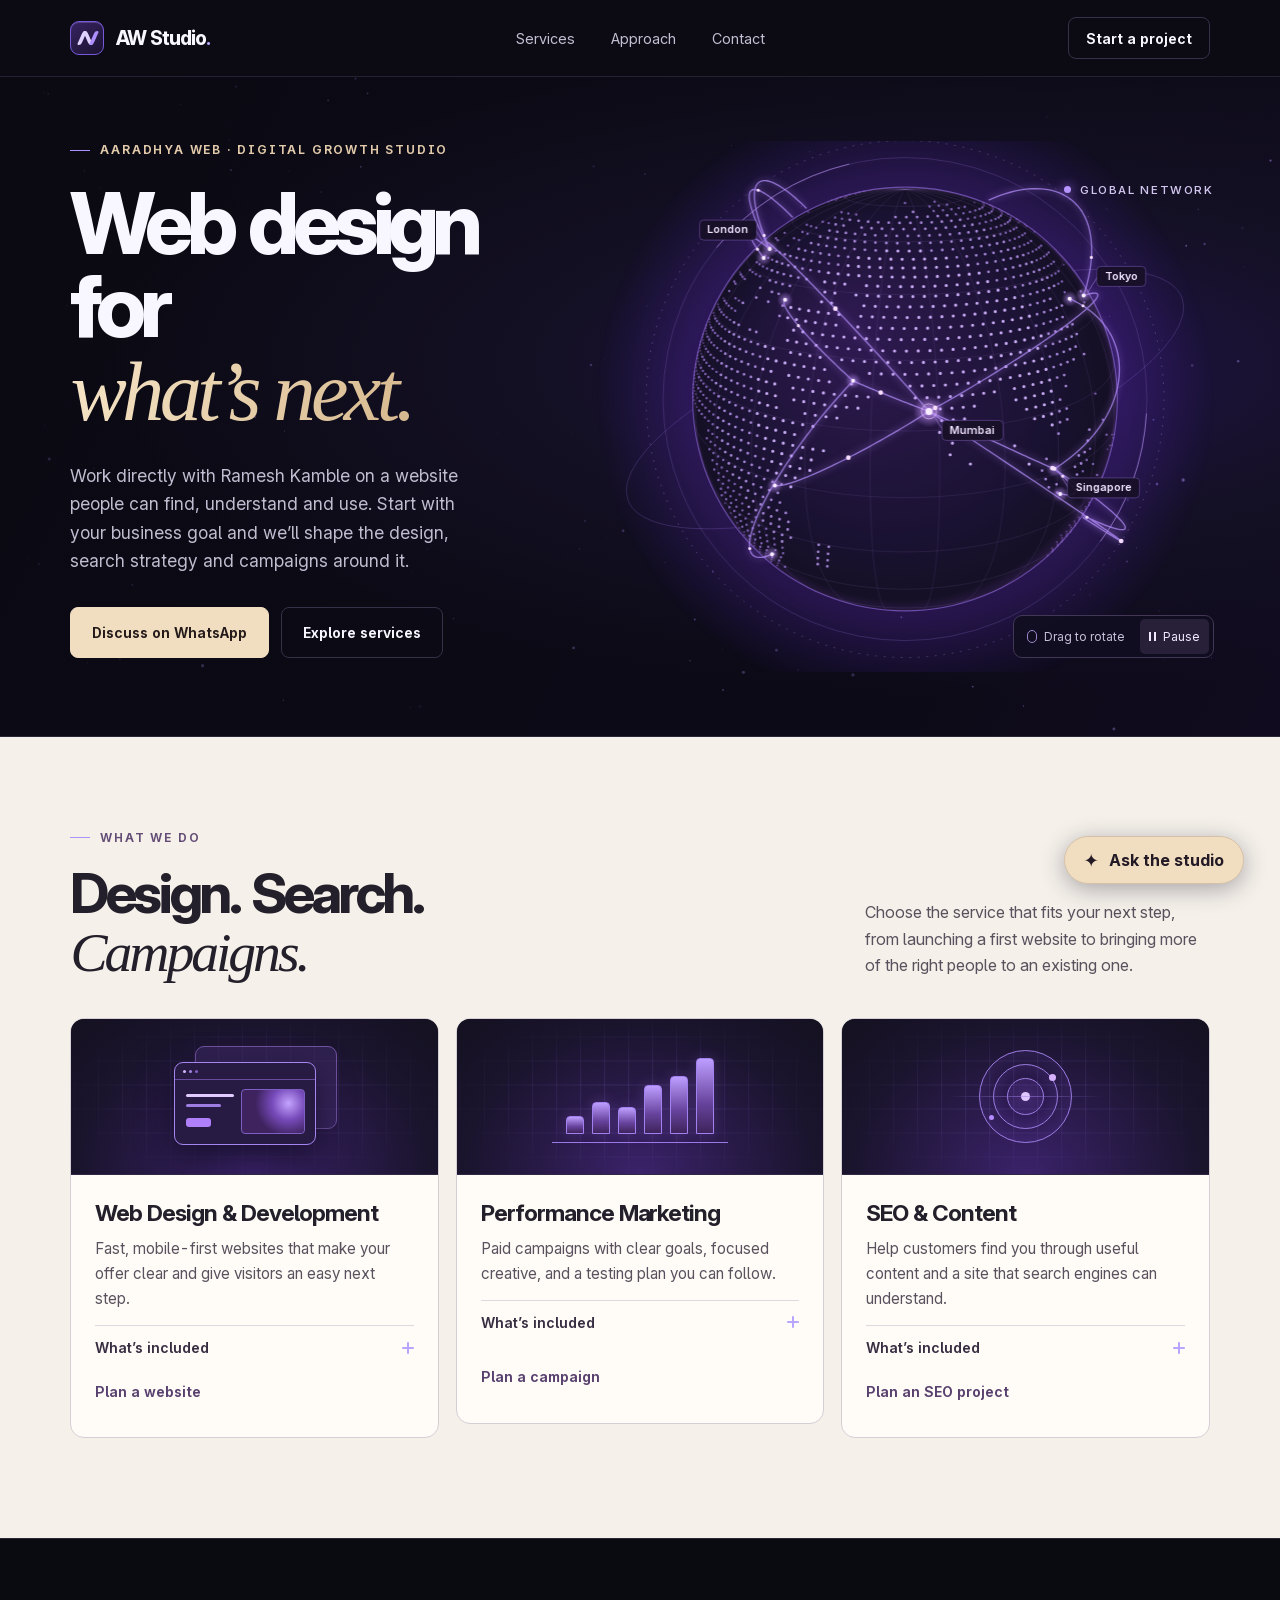
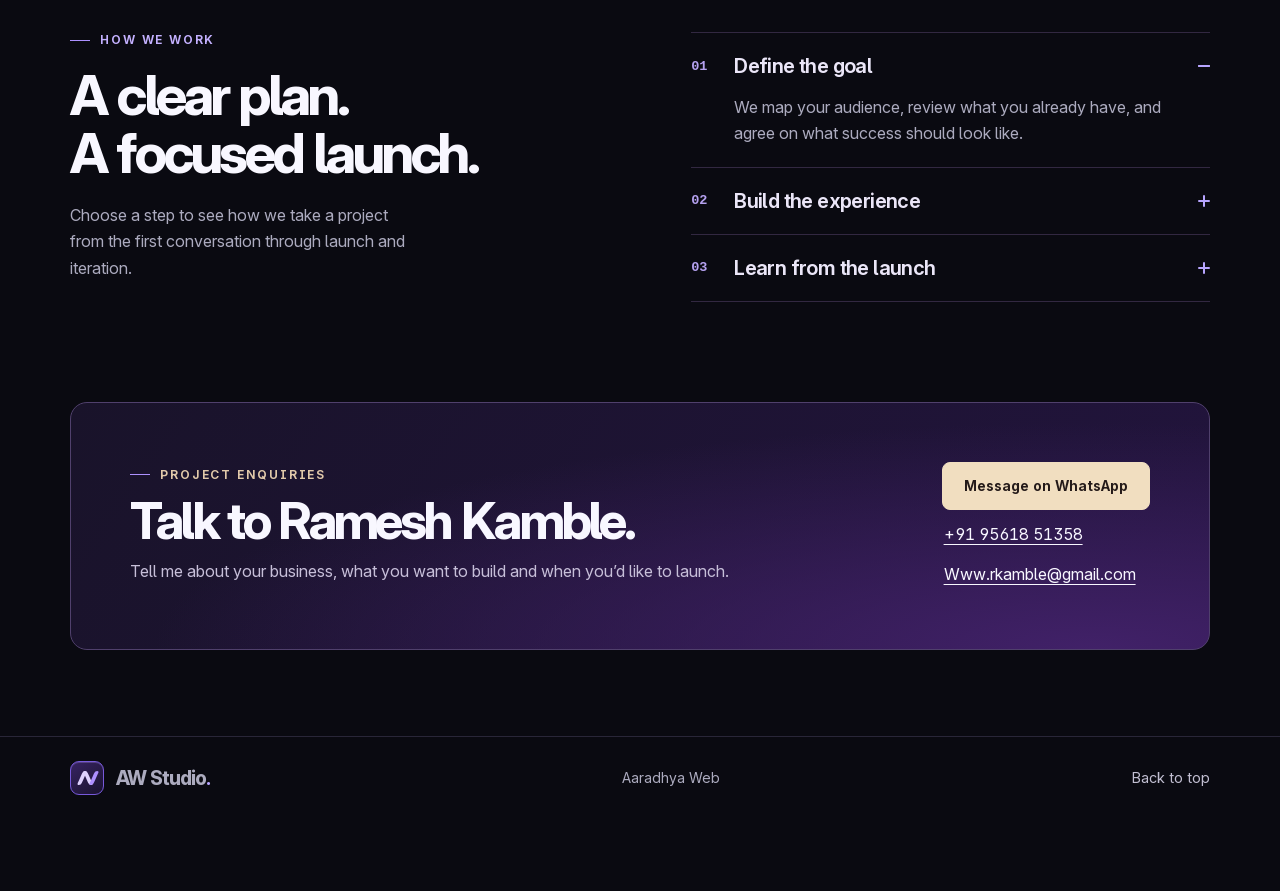
==== commit 69bd5fb7: "Refresh studio design, add direct enquiries, studio assistant and SEO metadata" ====
--- a/index.html
+++ b/index.html
@@ -4,9 +4,19 @@
   <meta charset="utf-8">
   <meta name="viewport" content="width=device-width, initial-scale=1">
   <meta name="theme-color" content="#0a0a11">
-  <meta name="robots" content="noindex, nofollow">
-  <meta name="description" content="AW Studio builds websites, campaigns, and search strategies to help ambitious businesses reach the right people.">
-  <title>AW Studio | Aaradhya Web</title>
+  <title>Aaradhya Web Studio | Web Design, SEO &amp; Performance Marketing</title>
+  <meta name="description" content="Work with Ramesh Kamble at Aaradhya Web Studio on a mobile-first website, SEO content or paid campaigns. Discuss your project directly on WhatsApp.">
+  <link rel="canonical" href="https://aws-ui.github.io/Aaradhya_Web_Studio-/">
+  <link rel="icon" type="image/png" href="assets/icon.png">
+  <meta property="og:type" content="website">
+  <meta property="og:site_name" content="Aaradhya Web Studio">
+  <meta property="og:url" content="https://aws-ui.github.io/Aaradhya_Web_Studio-/">
+  <meta property="og:title" content="Aaradhya Web Studio | Websites &amp; Digital Growth">
+  <meta property="og:description" content="Work with Ramesh Kamble at Aaradhya Web Studio on a mobile-first website, SEO content or paid campaigns. Discuss your project directly on WhatsApp.">
+  <meta property="og:image" content="https://aws-ui.github.io/Aaradhya_Web_Studio-/assets/studio-card.png">
+  <meta property="og:image:alt" content="Aaradhya Web Studio — Web design, SEO and campaigns">
+  <meta name="twitter:card" content="summary_large_image">
+  <script type="application/ld+json">{"@context": "https://schema.org", "@type": "Organization", "@id": "https://aws-ui.github.io/Aaradhya_Web_Studio-/#studio", "name": "Aaradhya Web Studio", "alternateName": "AW Studio", "url": "https://aws-ui.github.io/Aaradhya_Web_Studio-/", "email": "Www.rkamble@gmail.com", "telephone": "+919561851358", "contactPoint": {"@type": "ContactPoint", "name": "Ramesh Kamble", "contactType": "Project enquiries", "email": "Www.rkamble@gmail.com", "telephone": "+919561851358"}, "knowsAbout": ["Web design", "Web development", "SEO", "Performance marketing"]}</script>
   <link rel="preload" href="assets/inter.woff2" as="font" type="font/woff2" crossorigin>
   <link rel="stylesheet" href="assets/site.css">
   <script type="module" src="assets/site.js"></script>
@@ -22,6 +32,7 @@
       <nav aria-label="Main navigation">
         <a href="#services">Services</a>
         <a href="#approach">Approach</a>
+        <a href="#contact">Contact</a>
       </nav>
       <button class="button button-outline header-cta" type="button" data-brief>Start a project</button>
     </div>
@@ -33,11 +44,11 @@
       <div class="wrap hero-inner">
         <div class="hero-copy">
           <p class="eyebrow"><span class="eyebrow-rule"></span>Aaradhya Web · Digital Growth Studio</p>
-          <h1 id="hero-heading">Grow beyond<br><span>borders.</span></h1>
-          <p class="hero-description">We build websites, campaigns, and search strategies that help ambitious businesses reach the right people.</p>
+          <h1 id="hero-heading">Web design for<br><span>what’s next.</span></h1>
+          <p class="hero-description">Work directly with Ramesh Kamble on a website people can find, understand and use. Start with your business goal and we’ll shape the design, search strategy and campaigns around it.</p>
           <div class="hero-actions">
-            <a class="button button-primary" href="#services">Explore services</a>
-            <button class="button button-quiet" type="button" data-brief>Plan a project</button>
+            <a class="button button-primary" href="https://wa.me/919561851358">Discuss on WhatsApp</a>
+            <a class="button button-quiet" href="#services">Explore services</a>
           </div>
         </div>
 
@@ -63,8 +74,8 @@
       <div class="wrap">
         <p class="eyebrow"><span class="eyebrow-rule"></span>What we do</p>
         <div class="section-intro">
-          <h2 id="services-heading">Turn attention<br>into action.</h2>
-          <p>Give people a reason to find you, a clear path to choose you, and a better experience when they do.</p>
+          <h2 id="services-heading">Design. Search.<br><em>Campaigns.</em></h2>
+          <p>Choose the service that fits your next step, from launching a first website to bringing more of the right people to an existing one.</p>
         </div>
         <div class="service-grid">
           <article class="service-card">
@@ -138,15 +149,16 @@
       </div>
     </section>
 
-    <section class="contact" aria-labelledby="contact-heading">
+    <section id="contact" class="contact" aria-labelledby="contact-heading">
       <div class="wrap">
         <div class="contact-panel">
           <div>
-            <p class="eyebrow"><span class="eyebrow-rule"></span>Your next project</p>
-            <h2 id="contact-heading">What are you building?</h2>
-            <p>Create a short brief with your goals and the service you need.</p>
+            <p class="eyebrow"><span class="eyebrow-rule"></span>Project enquiries</p>
+            <h2 id="contact-heading">Talk to Ramesh Kamble.</h2>
+            <p>Tell me about your business, what you want to build and when you’d like to launch.</p>
           </div>
-          <button class="button button-primary" type="button" data-brief>Create a project brief</button>
+          <address class="contact-links"><a class="button button-primary" href="https://wa.me/919561851358">Message on WhatsApp</a>
+          <a href="tel:+919561851358">+91 95618 51358</a><a href="mailto:Www.rkamble@gmail.com">Www.rkamble@gmail.com</a></address>
         </div>
       </div>
     </section>
@@ -187,8 +199,19 @@
       <label for="brief-summary">Your brief</label>
       <textarea id="brief-summary" rows="5" readonly></textarea>
       <button class="button button-outline" type="button" id="copy-brief">Copy brief</button>
+      <a class="button button-primary" id="brief-whatsapp" href="https://wa.me/919561851358">Send on WhatsApp</a>
       <p id="brief-status" role="status"></p>
     </div>
   </dialog>
+  <button class="chat-launch" id="chat-launch" aria-haspopup="dialog"><span aria-hidden="true">✦</span> Ask the studio</button>
+  <dialog id="studio-chat" aria-labelledby="chat-title">
+    <div class="dialog-top"><p class="eyebrow">Aaradhya Web</p><button type="button" class="close-button" id="chat-close" aria-label="Close chat">×</button></div>
+    <h2 id="chat-title">Studio assistant</h2>
+    <div class="chat-log" role="log" aria-live="polite"><p>Ask me about web design, SEO, campaigns or a quote. English aur Hinglish dono chalega.</p></div>
+    <div class="chat-prompts"><button>Website cost?</button><button>Help with SEO</button><button>Contact Ramesh</button></div>
+    <form id="ask-form"><label class="sr-only" for="chat-question">Your question</label><input id="chat-question" required maxlength="350" placeholder="Ask a question…" autocomplete="off"><button class="button button-primary">Send</button></form>
+    <a class="chat-person" href="https://wa.me/919561851358">Talk to Ramesh on WhatsApp</a>
+  </dialog>
+  <script type="module" src="assets/assistant.js"></script>
 </body>
 </html>
--- a/assets/site.css
+++ b/assets/site.css
@@ -460,3 +460,34 @@
 @media (prefers-reduced-motion: reduce) {
   *, *::before, *::after { scroll-behavior: auto !important; transition: none !important; }
 }
+
+/* Editorial typography and warm paper surfaces for the service catalogue. */
+.hero h1 {font-size:clamp(3.5rem,6.6vw,6.8rem);letter-spacing:-.075em}
+.hero h1 span,.services h2 em {font-family:Georgia,serif;font-weight:400;font-style:italic;letter-spacing:-.055em}
+.hero h1 span {background:linear-gradient(110deg,#f7e6c8,#d6b88d);background-clip:text}
+.hero .eyebrow,.contact .eyebrow {color:#e1c9aa}
+.hero .button-primary,.contact .button-primary {background:#f1dec0;border-color:#f1dec0;color:#241a19;box-shadow:none}
+.services {background:#f5f1ea;color:#24202b;color-scheme:light}
+.services .eyebrow {color:#634d76}
+.services .section-intro>p,.services .card-body>p,.services .service-details p {color:#59525e}
+.service-card,.service-card:hover,.service-card:focus-within {background:#fffcf7;border-color:#d5ced5;color:#24202b}
+.service-card:focus-within {border-color:#6f508a}
+.service-details summary {border-color:#dfd9df;color:#372e42}
+.service-brief {color:#59416f}
+.card-visual {background-color:#211a2c}
+.contact-links {display:grid;gap:8px;font-style:normal;flex-shrink:0}
+.contact-links>a:not(.button) {padding:6px 2px;text-decoration:underline;text-underline-offset:4px}
+.chat-launch {position:fixed;right:clamp(12px,3vw,36px);bottom:max(16px,env(safe-area-inset-bottom));z-index:4;display:flex;align-items:center;gap:10px;padding:12px 19px;border:1px solid #d6c1a8;background:#f1dec0;color:#231a26;border-radius:30px;font-weight:700;box-shadow:0 5px 24px #10092055}
+.chat-launch span {font-size:1.15rem}
+.footer {padding-bottom:72px}
+#studio-chat {width:min(410px,calc(100% - 24px));max-height:85dvh;overflow:auto}
+#studio-chat h2 {font-size:2rem;margin:12px 0 18px}
+.chat-log {height:clamp(115px,27dvh,270px);overflow-y:auto;display:flex;flex-direction:column;align-items:flex-start;gap:10px;padding:3px 5px 8px 0}
+.chat-log p {padding:10px 14px;border-radius:12px;background:#292236;color:#f5efff;font-size:.94rem;max-width:95%;overflow-wrap:anywhere}
+.chat-log .visitor {align-self:flex-end;background:#e9d9bf;color:#241b24}
+.chat-prompts {display:flex;gap:5px;flex-wrap:wrap;margin:14px 0}
+.chat-prompts button {padding:8px;border-radius:15px;background:transparent;color:#dbc8f6;border:1px solid #5c486a}
+#ask-form {display:flex;gap:6px}
+#chat-question {flex:1;min-width:0;background:#191422;color:white;border:1px solid #5c486a;border-radius:8px;padding:10px;font:inherit}
+.chat-person {display:inline-block;margin-top:14px;text-decoration:underline;color:#eee0c9;font-size:.9rem}
+@media(max-width:650px){.hero h1 {font-size:clamp(3.4rem,12vw,5rem)}.hero-copy {padding-bottom:22px}.contact-links {width:100%}.footer {padding-bottom:92px}}
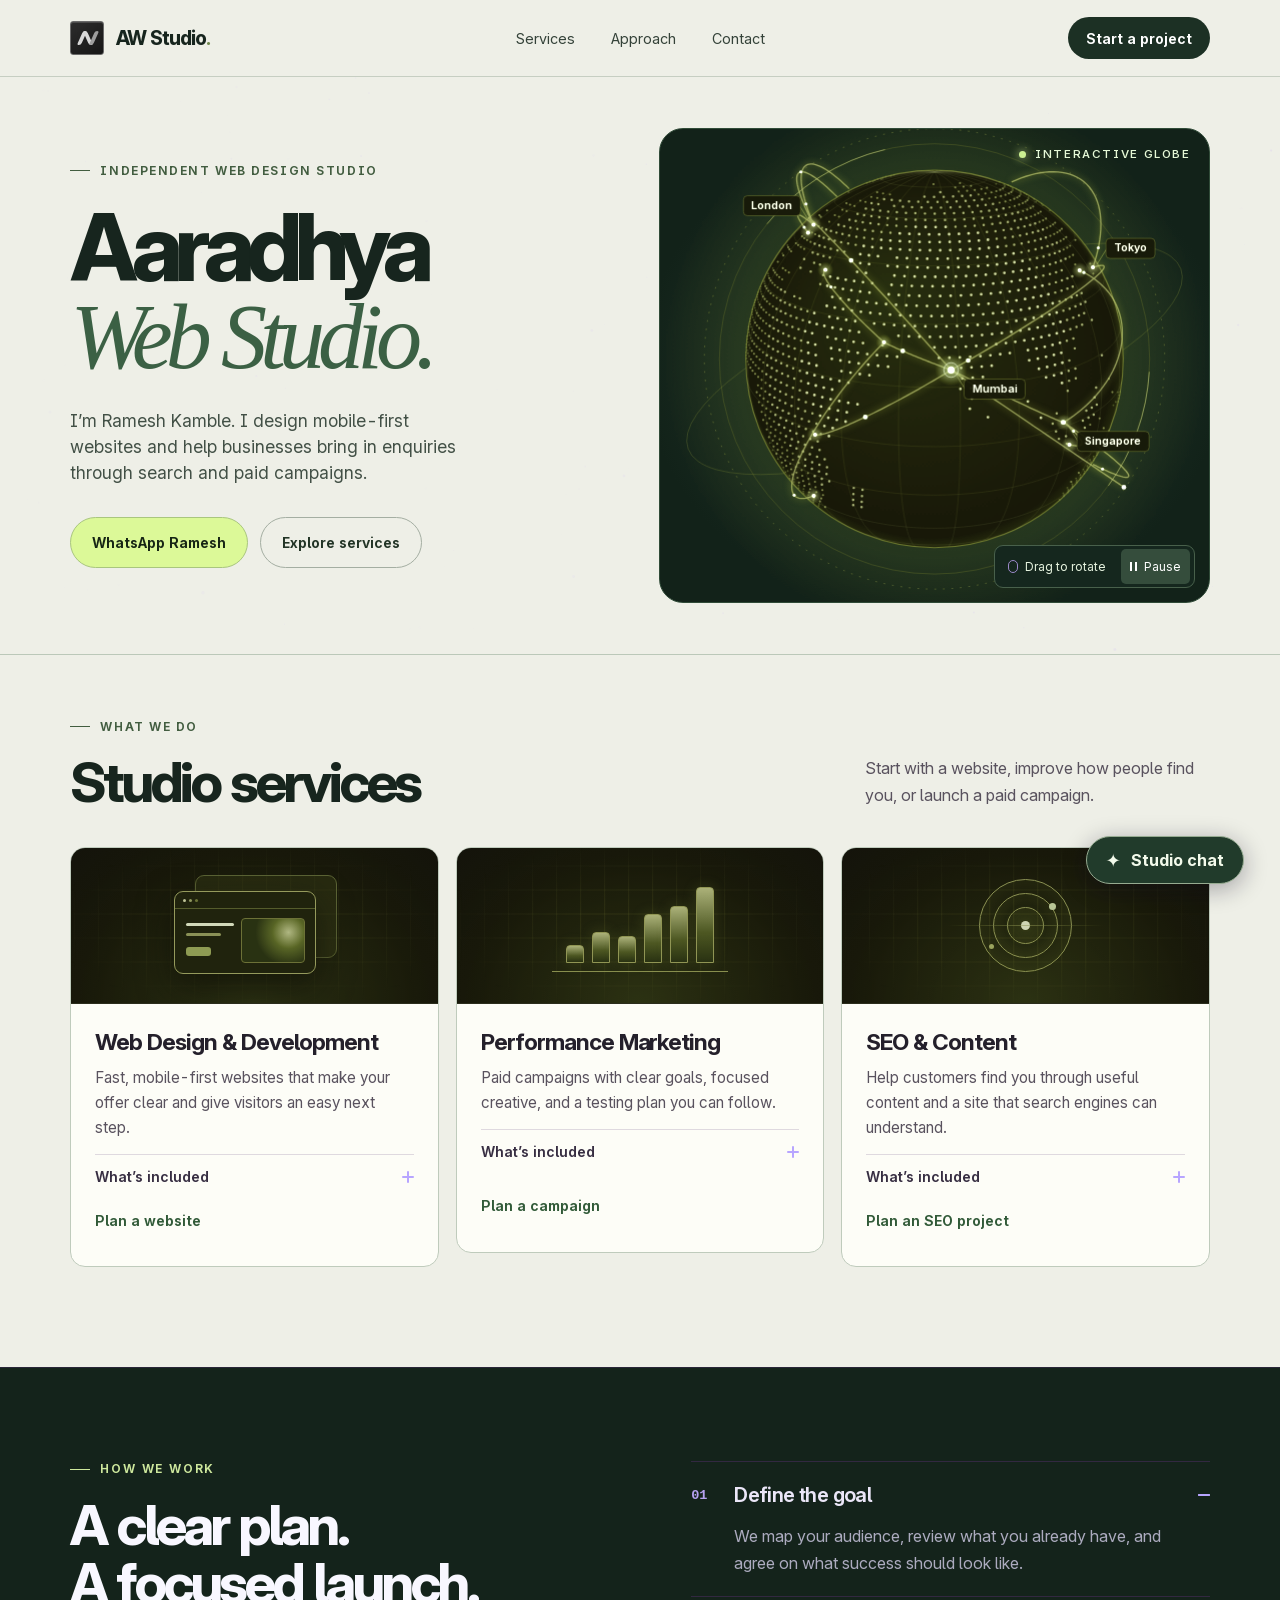
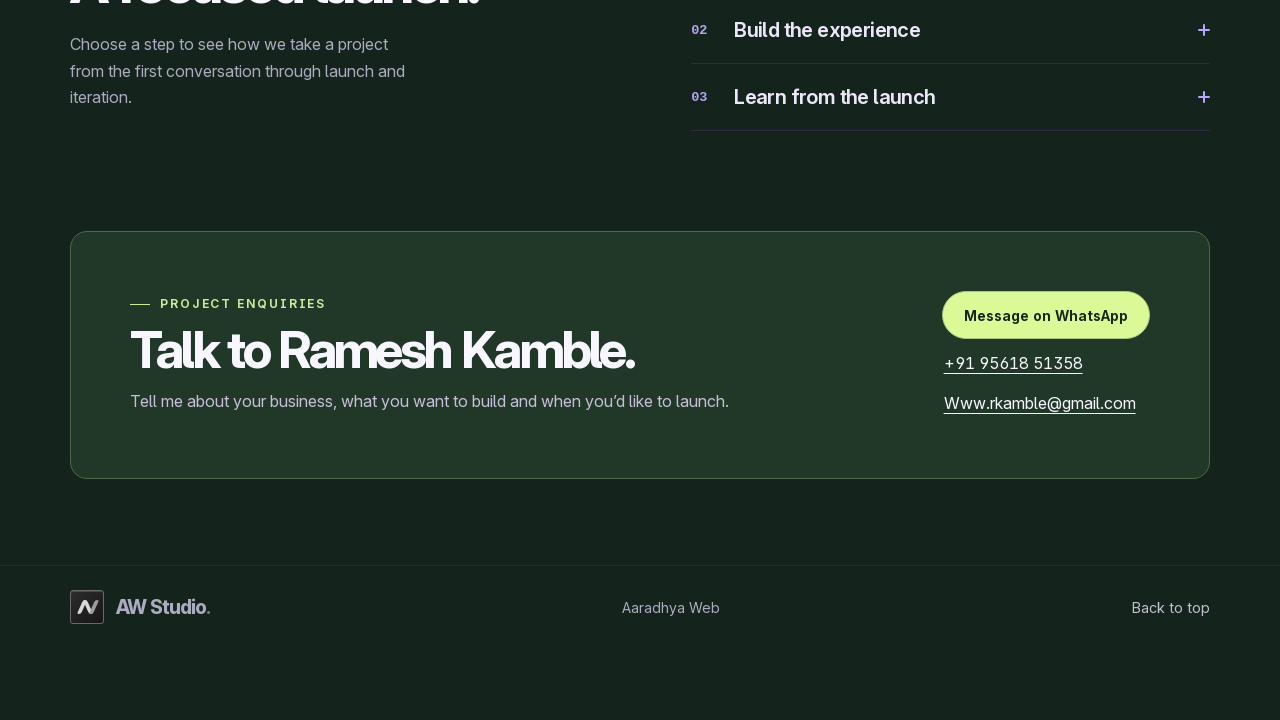
==== commit 17f50fa9: "Give the studio homepage a compact editorial identity and forest-green atlas" ====
--- a/index.html
+++ b/index.html
@@ -3,7 +3,7 @@
 <head>
   <meta charset="utf-8">
   <meta name="viewport" content="width=device-width, initial-scale=1">
-  <meta name="theme-color" content="#0a0a11">
+  <meta name="theme-color" content="#eeefe7">
   <title>Aaradhya Web Studio | Web Design, SEO &amp; Performance Marketing</title>
   <meta name="description" content="Work with Ramesh Kamble at Aaradhya Web Studio on a mobile-first website, SEO content or paid campaigns. Discuss your project directly on WhatsApp.">
   <link rel="canonical" href="https://aws-ui.github.io/Aaradhya_Web_Studio-/">
@@ -18,7 +18,7 @@
   <meta name="twitter:card" content="summary_large_image">
   <script type="application/ld+json">{"@context": "https://schema.org", "@type": "Organization", "@id": "https://aws-ui.github.io/Aaradhya_Web_Studio-/#studio", "name": "Aaradhya Web Studio", "alternateName": "AW Studio", "url": "https://aws-ui.github.io/Aaradhya_Web_Studio-/", "email": "Www.rkamble@gmail.com", "telephone": "+919561851358", "contactPoint": {"@type": "ContactPoint", "name": "Ramesh Kamble", "contactType": "Project enquiries", "email": "Www.rkamble@gmail.com", "telephone": "+919561851358"}, "knowsAbout": ["Web design", "Web development", "SEO", "Performance marketing"]}</script>
   <link rel="preload" href="assets/inter.woff2" as="font" type="font/woff2" crossorigin>
-  <link rel="stylesheet" href="assets/site.css">
+  <link rel="stylesheet" href="assets/site.css?v=studio2">
   <script type="module" src="assets/site.js"></script>
 </head>
 <body>
@@ -43,11 +43,11 @@
       <canvas id="particles" aria-hidden="true"></canvas>
       <div class="wrap hero-inner">
         <div class="hero-copy">
-          <p class="eyebrow"><span class="eyebrow-rule"></span>Aaradhya Web · Digital Growth Studio</p>
-          <h1 id="hero-heading">Web design for<br><span>what’s next.</span></h1>
-          <p class="hero-description">Work directly with Ramesh Kamble on a website people can find, understand and use. Start with your business goal and we’ll shape the design, search strategy and campaigns around it.</p>
+          <p class="eyebrow"><span class="eyebrow-rule"></span>Independent web design studio</p>
+          <h1 id="hero-heading">Aaradhya<br><span>Web Studio.</span></h1>
+          <p class="hero-description">I’m Ramesh Kamble. I design mobile-first websites and help businesses bring in enquiries through search and paid campaigns.</p>
           <div class="hero-actions">
-            <a class="button button-primary" href="https://wa.me/919561851358">Discuss on WhatsApp</a>
+            <a class="button button-primary" href="https://wa.me/919561851358">WhatsApp Ramesh</a>
             <a class="button button-quiet" href="#services">Explore services</a>
           </div>
         </div>
@@ -55,7 +55,7 @@
         <figure class="network" aria-labelledby="network-title">
           <div class="network-label">
             <span class="network-dot" aria-hidden="true"></span>
-            <span id="network-title">Global network</span>
+            <span id="network-title">Interactive globe</span>
           </div>
           <canvas id="globe" tabindex="0" role="img" aria-label="Interactive 3D globe with illustrative connections between cities" aria-describedby="globe-instructions">
             Interactive globe showing illustrative connections between cities.
@@ -74,8 +74,8 @@
       <div class="wrap">
         <p class="eyebrow"><span class="eyebrow-rule"></span>What we do</p>
         <div class="section-intro">
-          <h2 id="services-heading">Design. Search.<br><em>Campaigns.</em></h2>
-          <p>Choose the service that fits your next step, from launching a first website to bringing more of the right people to an existing one.</p>
+          <h2 id="services-heading">Studio services</h2>
+          <p>Start with a website, improve how people find you, or launch a paid campaign.</p>
         </div>
         <div class="service-grid">
           <article class="service-card">
@@ -203,7 +203,7 @@
       <p id="brief-status" role="status"></p>
     </div>
   </dialog>
-  <button class="chat-launch" id="chat-launch" aria-haspopup="dialog"><span aria-hidden="true">✦</span> Ask the studio</button>
+  <button class="chat-launch" id="chat-launch" aria-haspopup="dialog"><span aria-hidden="true">✦</span> Studio chat</button>
   <dialog id="studio-chat" aria-labelledby="chat-title">
     <div class="dialog-top"><p class="eyebrow">Aaradhya Web</p><button type="button" class="close-button" id="chat-close" aria-label="Close chat">×</button></div>
     <h2 id="chat-title">Studio assistant</h2>
--- a/assets/site.css
+++ b/assets/site.css
@@ -491,3 +491,43 @@
 #chat-question {flex:1;min-width:0;background:#191422;color:white;border:1px solid #5c486a;border-radius:8px;padding:10px;font:inherit}
 .chat-person {display:inline-block;margin-top:14px;text-decoration:underline;color:#eee0c9;font-size:.9rem}
 @media(max-width:650px){.hero h1 {font-size:clamp(3.4rem,12vw,5rem)}.hero-copy {padding-bottom:22px}.contact-links {width:100%}.footer {padding-bottom:92px}}
+
+/* Studio identity: paper, ink and an illuminated atlas. */
+:root {--studio-paper:#eeefe7;--studio-ink:#17251e;--studio-accent:#dcf998}
+.topbar,.hero,.services {background:var(--studio-paper);color:var(--studio-ink)}
+.topbar {border-color:#c6cec2}
+.topbar nav a {color:#344239}
+.topbar nav a:hover {color:#14281b;text-decoration:underline;text-underline-offset:5px}
+.brand-mark {filter:grayscale(1);border-radius:3px}
+.brand-period {color:#71894e}
+.header-cta {background:#1c3024;border-radius:99px;color:#fff;border-color:transparent}
+.hero {border:0}
+#particles {opacity:.28}
+.hero-inner {gap:clamp(18px,3vw,48px);padding-block:clamp(28px,4vw,64px);grid-template-columns:minmax(0,1fr) minmax(0,1fr);min-height:auto}
+.hero-copy {padding-block:20px}
+.hero .eyebrow,.services .eyebrow {color:#425d40;letter-spacing:.13em}
+.eyebrow-rule {background:currentColor}
+.hero h1 {font-size:clamp(56px,7.2vw,108px);letter-spacing:-.082em;font-weight:760;line-height:.94;margin-top:26px}
+.hero h1 span {font-family:Georgia,serif;font-weight:400;font-style:italic;background:none;color:#3b6044;-webkit-text-fill-color:currentColor;letter-spacing:-.075em;white-space:nowrap}
+.hero-description {max-width:36ch;font-size:clamp(1rem,1.35vw,1.18rem);color:#425046;line-height:1.5}
+.hero .button-primary,.contact .button-primary {background:var(--studio-accent);border-color:#a9c67e;color:#162514}
+.hero .button-quiet {border-color:#a4aea2;color:#223426}
+.hero .button-quiet:hover {background:#dbe2d5}
+.hero .button,.contact .button {border-radius:99px}
+.network {align-self:stretch;isolation:isolate;background:radial-gradient(ellipse at center,#283e31,#122219 75%);border:1px solid #304b38;border-radius:24px;overflow:hidden;margin:0;min-height:390px;height:auto;aspect-ratio:1.16;color:#eff9e9}
+#globe {filter:hue-rotate(169deg) saturate(.65) brightness(1.22)}
+.network-label {color:#e6f9d7;right:18px;top:18px}
+.network-dot {background:#cbef91;box-shadow:0 0 10px #d4ef91}
+.network-controls {right:14px;bottom:14px;background:#15271e;color:#e6f3df;border-color:#48604b}
+.motion-toggle {background:#354d3c;color:white}
+.services {border-top:1px solid #bbc8b9;padding-top:clamp(40px,5vw,75px)}
+.services h2 {letter-spacing:-.07em}
+.service-card,.service-card:hover,.service-card:focus-within {border-radius:15px;background:#fdfdf7;border-color:#bfcbbc}
+.card-visual {filter:hue-rotate(169deg) saturate(.6)}
+.service-brief {color:#315a38}
+.approach,.contact,.footer {background:#14231b}
+.approach .eyebrow,.contact .eyebrow {color:#cee89d}
+.contact-panel {background:#213829;border-color:#50674c}
+.chat-launch {background:#213b2b;color:#f3faeb;border-color:#96ab91}
+@media(max-width:820px){.hero-inner {display:grid;grid-template-columns:1fr;gap:20px}.hero-copy {padding:4px 0}.network {width:100%;min-height:0;aspect-ratio:2;max-height:350px}.hero-description {max-width:43ch}}
+@media(max-width:650px){.header-inner {padding:9px 0;display:flex;justify-content:space-between}.topbar nav {display:none}.hero-inner {padding:25px 0 22px;gap:22px}.hero h1 {font-size:clamp(3.55rem,15vw,5.4rem);margin-top:15px}.hero-description {margin-top:16px}.hero-actions {gap:8px;margin-top:18px}.hero-actions .button {min-height:46px;padding-inline:14px}.network {aspect-ratio:1.68;border-radius:16px}.network-controls {font-size:.67rem;right:8px;bottom:6px}.network-label {top:10px;right:12px;font-size:.65rem}.chat-launch {padding:10px 14px}.service-grid {gap:18px}}
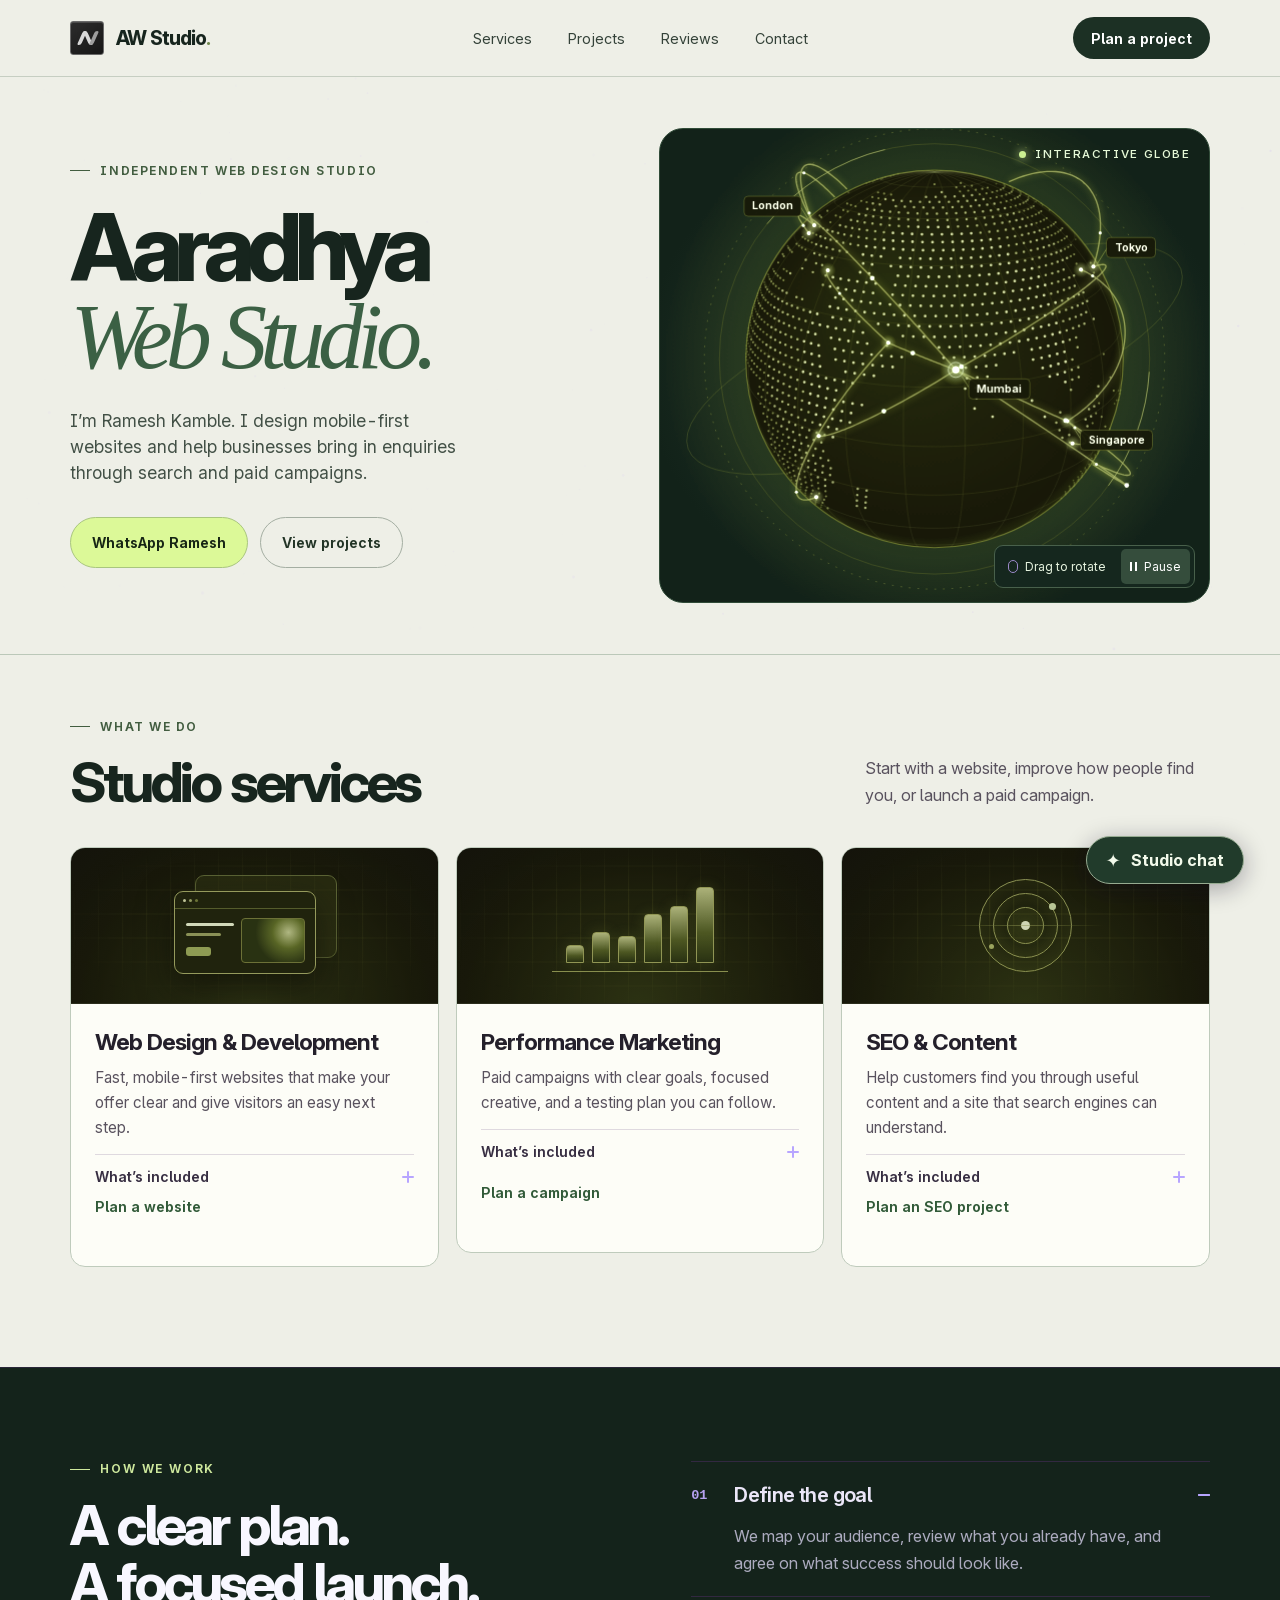
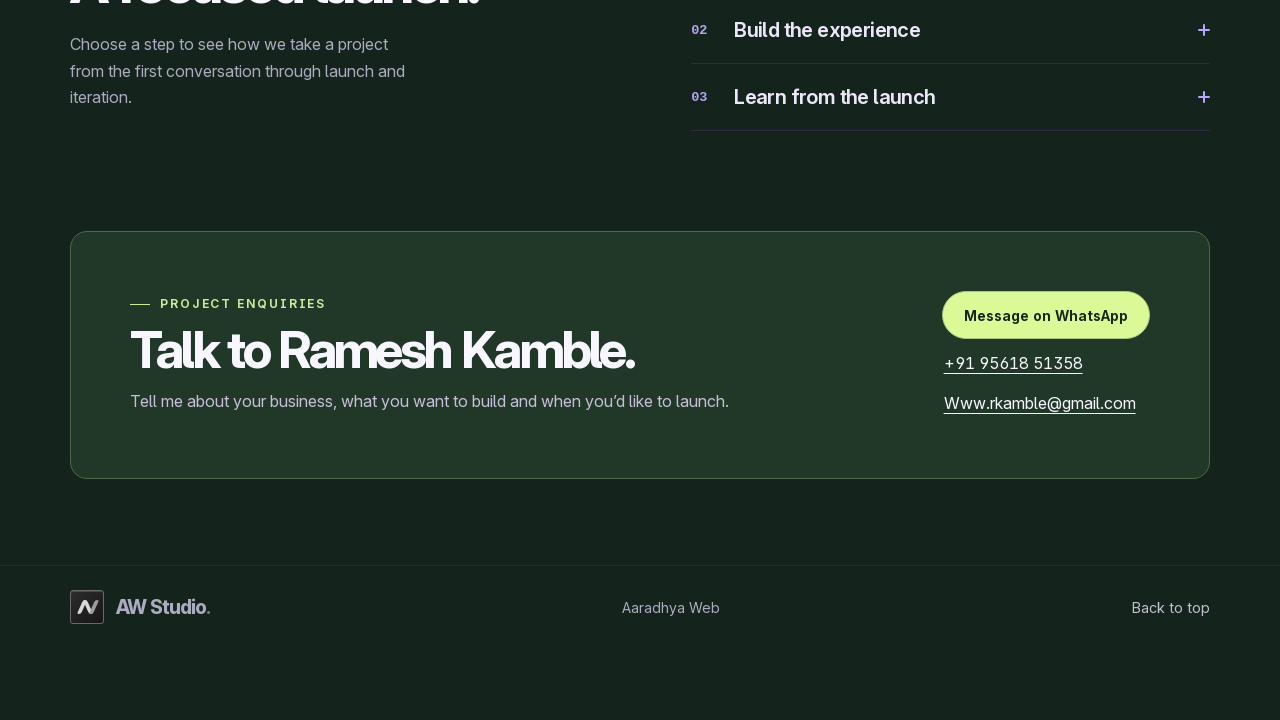
==== commit aa6e585b: "Add project portfolio, client rating flow and guided project planner" ====
--- a/index.html
+++ b/index.html
@@ -18,8 +18,8 @@
   <meta name="twitter:card" content="summary_large_image">
   <script type="application/ld+json">{"@context": "https://schema.org", "@type": "Organization", "@id": "https://aws-ui.github.io/Aaradhya_Web_Studio-/#studio", "name": "Aaradhya Web Studio", "alternateName": "AW Studio", "url": "https://aws-ui.github.io/Aaradhya_Web_Studio-/", "email": "Www.rkamble@gmail.com", "telephone": "+919561851358", "contactPoint": {"@type": "ContactPoint", "name": "Ramesh Kamble", "contactType": "Project enquiries", "email": "Www.rkamble@gmail.com", "telephone": "+919561851358"}, "knowsAbout": ["Web design", "Web development", "SEO", "Performance marketing"]}</script>
   <link rel="preload" href="assets/inter.woff2" as="font" type="font/woff2" crossorigin>
-  <link rel="stylesheet" href="assets/site.css?v=studio2">
-  <script type="module" src="assets/site.js"></script>
+  <link rel="stylesheet" href="assets/site.css?v=pages3">
+  <script type="module" src="assets/site.js?v=pages3"></script>
 </head>
 <body>
   <a class="skip-link" href="#main">Skip to content</a>
@@ -29,12 +29,8 @@
         <span class="brand-mark" aria-hidden="true"><i></i><i></i><i></i></span>
         <span>AW Studio<span class="brand-period">.</span></span>
       </a>
-      <nav aria-label="Main navigation">
-        <a href="#services">Services</a>
-        <a href="#approach">Approach</a>
-        <a href="#contact">Contact</a>
-      </nav>
-      <button class="button button-outline header-cta" type="button" data-brief>Start a project</button>
+      <nav aria-label="Main navigation"><a href="index.html#services">Services</a><a href="projects.html">Projects</a><a href="reviews.html">Reviews</a><a href="index.html#contact">Contact</a></nav>
+      <a class="button button-outline header-cta" href="planner.html">Plan a project</a>
     </div>
   </header>
 
@@ -48,7 +44,7 @@
           <p class="hero-description">I’m Ramesh Kamble. I design mobile-first websites and help businesses bring in enquiries through search and paid campaigns.</p>
           <div class="hero-actions">
             <a class="button button-primary" href="https://wa.me/919561851358">WhatsApp Ramesh</a>
-            <a class="button button-quiet" href="#services">Explore services</a>
+            <a class="button button-quiet" href="projects.html">View projects</a>
           </div>
         </div>
 
@@ -90,7 +86,7 @@
                 <summary>What’s included<span class="plus" aria-hidden="true"></span></summary>
                 <p>Landing pages, responsive design, conversion flows, and analytics setup.</p>
               </details>
-              <button type="button" class="service-brief" data-brief="Web Design &amp; Development">Plan a website</button>
+              <a class="service-brief" href="planner.html?service=web">Plan a website</a>
             </div>
           </article>
           <article class="service-card">
@@ -104,7 +100,7 @@
                 <summary>What’s included<span class="plus" aria-hidden="true"></span></summary>
                 <p>Campaign strategy, ad creative, audience tests, and conversion reporting.</p>
               </details>
-              <button type="button" class="service-brief" data-brief="Performance Marketing">Plan a campaign</button>
+              <a class="service-brief" href="planner.html?service=ads">Plan a campaign</a>
             </div>
           </article>
           <article class="service-card">
@@ -118,7 +114,7 @@
                 <summary>What’s included<span class="plus" aria-hidden="true"></span></summary>
                 <p>Search audits, keyword research, content planning, and on-page improvements.</p>
               </details>
-              <button type="button" class="service-brief" data-brief="SEO &amp; Content">Plan an SEO project</button>
+              <a class="service-brief" href="planner.html?service=seo">Plan an SEO project</a>
             </div>
           </article>
         </div>
@@ -175,34 +171,6 @@
     </div>
   </footer>
 
-  <dialog id="brief-dialog" aria-labelledby="brief-heading">
-    <div class="dialog-top">
-      <p class="eyebrow"><span class="eyebrow-rule"></span>AW Studio</p>
-      <button class="close-button" type="button" aria-label="Close project brief" id="close-brief">×</button>
-    </div>
-    <h2 id="brief-heading">Project brief</h2>
-    <p>Build a summary you can copy into an email or save for later.</p>
-    <form id="brief-form">
-      <label for="brief-service">What do you need?</label>
-      <select id="brief-service" name="service" required autofocus>
-        <option value="">Select a service</option>
-        <option>Web Design &amp; Development</option>
-        <option>Performance Marketing</option>
-        <option>SEO &amp; Content</option>
-        <option>Help choosing a service</option>
-      </select>
-      <label for="brief-goal">What’s your main goal?</label>
-      <textarea id="brief-goal" name="goal" required rows="3" maxlength="500" placeholder="For example, get more enquiries through our website."></textarea>
-      <button class="button button-primary" type="submit">Generate brief</button>
-    </form>
-    <div id="brief-output" hidden>
-      <label for="brief-summary">Your brief</label>
-      <textarea id="brief-summary" rows="5" readonly></textarea>
-      <button class="button button-outline" type="button" id="copy-brief">Copy brief</button>
-      <a class="button button-primary" id="brief-whatsapp" href="https://wa.me/919561851358">Send on WhatsApp</a>
-      <p id="brief-status" role="status"></p>
-    </div>
-  </dialog>
   <button class="chat-launch" id="chat-launch" aria-haspopup="dialog"><span aria-hidden="true">✦</span> Studio chat</button>
   <dialog id="studio-chat" aria-labelledby="chat-title">
     <div class="dialog-top"><p class="eyebrow">Aaradhya Web</p><button type="button" class="close-button" id="chat-close" aria-label="Close chat">×</button></div>
--- a/assets/site.css
+++ b/assets/site.css
@@ -531,3 +531,16 @@
 .chat-launch {background:#213b2b;color:#f3faeb;border-color:#96ab91}
 @media(max-width:820px){.hero-inner {display:grid;grid-template-columns:1fr;gap:20px}.hero-copy {padding:4px 0}.network {width:100%;min-height:0;aspect-ratio:2;max-height:350px}.hero-description {max-width:43ch}}
 @media(max-width:650px){.header-inner {padding:9px 0;display:flex;justify-content:space-between}.topbar nav {display:none}.hero-inner {padding:25px 0 22px;gap:22px}.hero h1 {font-size:clamp(3.55rem,15vw,5.4rem);margin-top:15px}.hero-description {margin-top:16px}.hero-actions {gap:8px;margin-top:18px}.hero-actions .button {min-height:46px;padding-inline:14px}.network {aspect-ratio:1.68;border-radius:16px}.network-controls {font-size:.67rem;right:8px;bottom:6px}.network-label {top:10px;right:12px;font-size:.65rem}.chat-launch {padding:10px 14px}.service-grid {gap:18px}}
+.inside{background:var(--studio-paper);color:var(--studio-ink);min-height:72vh;padding:clamp(42px,6vw,88px) 0;color-scheme:light}
+.inside h1{font-size:clamp(2.9rem,7vw,6rem);letter-spacing:-.075em;line-height:1.01;margin:16px 0}
+.inside .eyebrow,.inside small{color:#455e49}.lede{max-width:63ch;color:#455347}
+.worklist,.sheet{margin:32px 0}.workitem{display:grid;grid-template-columns:minmax(160px,32%) 1fr;gap:clamp(20px,4vw,64px);padding:24px 0;border-top:1px solid #bfcabb;align-items:center}
+.workart{display:grid;place-items:center;min-height:160px;border-radius:14px;font:italic bold 4rem Georgia;background:repeating-linear-gradient(120deg,#173627 0 24px,#1f402d 25px 27px);color:#ddf9af}
+.art02{background:repeating-radial-gradient(ellipse at 50% 120%,#462541 0 15px,#653c5a 16px 19px);color:#f5c9d9}.art03{background:linear-gradient(120deg,#e8d6ad,#bab790);color:#263b2a}
+.inside h2{font-size:clamp(1.6rem,3vw,2.6rem);letter-spacing:-.055em;margin:8px 0}.workitem p{max-width:60ch}.spec,.sheet>p,.sheet section>p{color:#556254}.inklink{text-decoration:underline;text-underline-offset:4px;display:inline-block;padding:12px 0}
+.sheet{background:#fcfcf6;border:1px solid #bdc8b8;border-radius:18px;max-width:760px;padding:clamp(18px,4vw,44px)}
+.sheet label:not(.rating label){display:block;font-weight:600;margin:16px 0}.sheet input:not([type=radio]):not([type=checkbox]),.sheet textarea,.sheet select{display:block;width:100%;font:inherit;margin-top:6px;border:1px solid #879784;border-radius:7px;background:white;color:#14261a;padding:12px}.sheet textarea{resize:vertical}
+.pagecta,.back{display:inline-flex;align-items:center;min-height:45px;border-radius:24px;padding:10px 19px;font:600 .95rem Inter,sans-serif;margin:8px 6px 0 0}.pagecta{background:#243d2b;color:#fff;border:1px solid #243d2b}.back{background:transparent;border:1px solid #879784;color:#263c2c}
+.rating{border:0;padding:0;margin:18px 0 4px}.rating label{display:inline-grid;position:relative;place-items:center;width:44px;height:44px;color:#647162;font-size:2rem;cursor:pointer}.rating input{position:absolute;opacity:0}.rating label.lit{color:#826000}.rating label:focus-within{outline:2px solid #324c37}
+.topbar [aria-current=page]{text-decoration:underline;text-underline-offset:6px}
+@media(max-width:650px){.header-inner{flex-wrap:wrap}.header-inner nav{display:flex;width:100%;order:3;justify-content:space-between;gap:5px}.header-inner nav a{min-height:35px}.workitem{grid-template-columns:1fr;gap:10px}.workart{min-height:118px}}
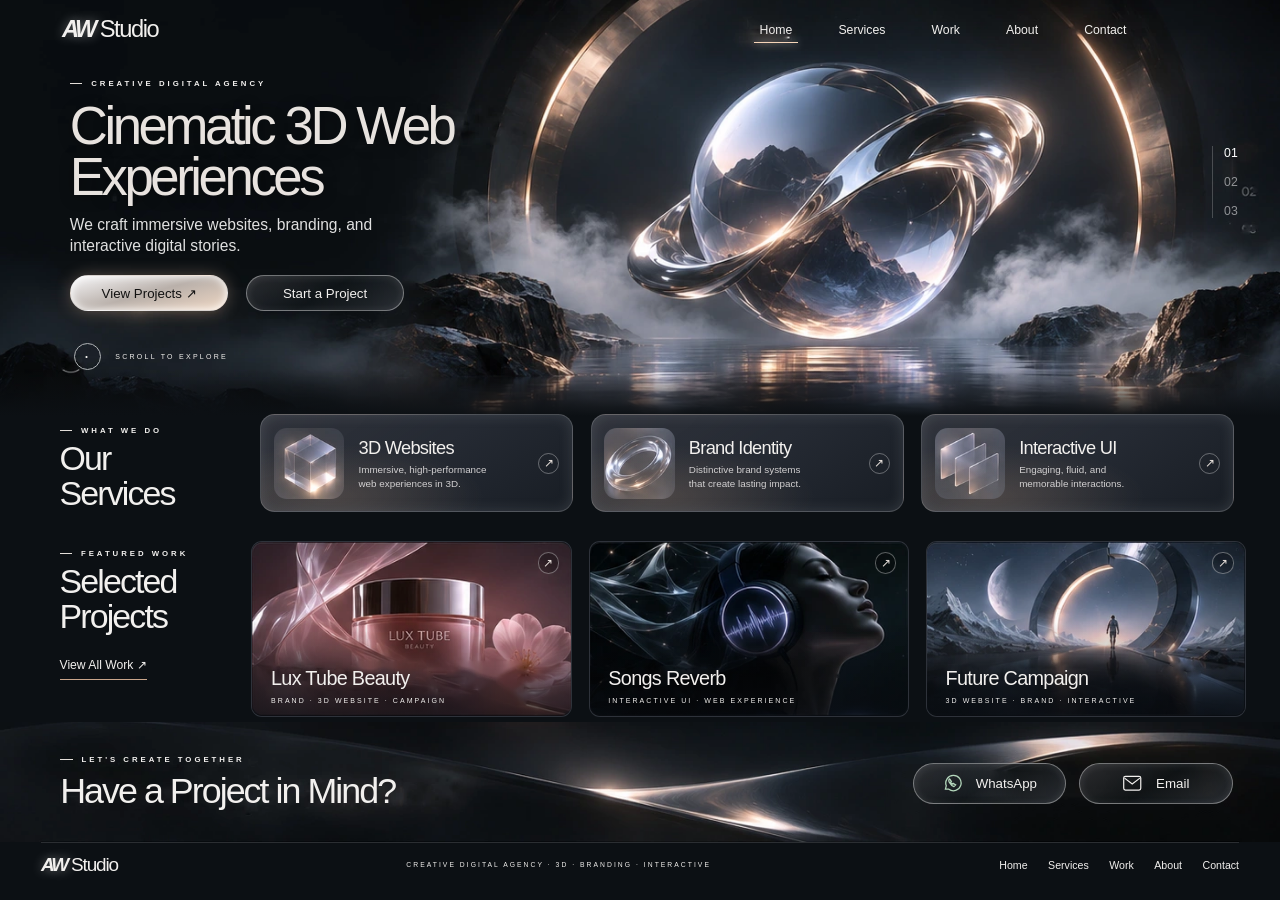
==== commit 20b69dc2: "Replace homepage with AW Studio cinematic glass UI" ====
--- a/index.html
+++ b/index.html
@@ -1,185 +1,9 @@
-<!doctype html>
-<html lang="en">
-<head>
-  <meta charset="utf-8">
-  <meta name="viewport" content="width=device-width, initial-scale=1">
-  <meta name="theme-color" content="#eeefe7">
-  <title>Aaradhya Web Studio | Web Design, SEO &amp; Performance Marketing</title>
-  <meta name="description" content="Work with Ramesh Kamble at Aaradhya Web Studio on a mobile-first website, SEO content or paid campaigns. Discuss your project directly on WhatsApp.">
-  <link rel="canonical" href="https://aws-ui.github.io/Aaradhya_Web_Studio-/">
-  <link rel="icon" type="image/png" href="assets/icon.png">
-  <meta property="og:type" content="website">
-  <meta property="og:site_name" content="Aaradhya Web Studio">
-  <meta property="og:url" content="https://aws-ui.github.io/Aaradhya_Web_Studio-/">
-  <meta property="og:title" content="Aaradhya Web Studio | Websites &amp; Digital Growth">
-  <meta property="og:description" content="Work with Ramesh Kamble at Aaradhya Web Studio on a mobile-first website, SEO content or paid campaigns. Discuss your project directly on WhatsApp.">
-  <meta property="og:image" content="https://aws-ui.github.io/Aaradhya_Web_Studio-/assets/studio-card.png">
-  <meta property="og:image:alt" content="Aaradhya Web Studio — Web design, SEO and campaigns">
-  <meta name="twitter:card" content="summary_large_image">
-  <script type="application/ld+json">{"@context": "https://schema.org", "@type": "Organization", "@id": "https://aws-ui.github.io/Aaradhya_Web_Studio-/#studio", "name": "Aaradhya Web Studio", "alternateName": "AW Studio", "url": "https://aws-ui.github.io/Aaradhya_Web_Studio-/", "email": "Www.rkamble@gmail.com", "telephone": "+919561851358", "contactPoint": {"@type": "ContactPoint", "name": "Ramesh Kamble", "contactType": "Project enquiries", "email": "Www.rkamble@gmail.com", "telephone": "+919561851358"}, "knowsAbout": ["Web design", "Web development", "SEO", "Performance marketing"]}</script>
-  <link rel="preload" href="assets/inter.woff2" as="font" type="font/woff2" crossorigin>
-  <link rel="stylesheet" href="assets/site.css?v=pages3">
-  <script type="module" src="assets/site.js?v=pages3"></script>
-</head>
-<body>
-  <a class="skip-link" href="#main">Skip to content</a>
-  <header class="topbar" id="top">
-    <div class="wrap header-inner">
-      <a class="brand" href="#top" aria-label="AW Studio home">
-        <span class="brand-mark" aria-hidden="true"><i></i><i></i><i></i></span>
-        <span>AW Studio<span class="brand-period">.</span></span>
-      </a>
-      <nav aria-label="Main navigation"><a href="index.html#services">Services</a><a href="projects.html">Projects</a><a href="reviews.html">Reviews</a><a href="index.html#contact">Contact</a></nav>
-      <a class="button button-outline header-cta" href="planner.html">Plan a project</a>
-    </div>
-  </header>
-
-  <main id="main">
-    <section class="hero" aria-labelledby="hero-heading">
-      <canvas id="particles" aria-hidden="true"></canvas>
-      <div class="wrap hero-inner">
-        <div class="hero-copy">
-          <p class="eyebrow"><span class="eyebrow-rule"></span>Independent web design studio</p>
-          <h1 id="hero-heading">Aaradhya<br><span>Web Studio.</span></h1>
-          <p class="hero-description">I’m Ramesh Kamble. I design mobile-first websites and help businesses bring in enquiries through search and paid campaigns.</p>
-          <div class="hero-actions">
-            <a class="button button-primary" href="https://wa.me/919561851358">WhatsApp Ramesh</a>
-            <a class="button button-quiet" href="projects.html">View projects</a>
-          </div>
-        </div>
-
-        <figure class="network" aria-labelledby="network-title">
-          <div class="network-label">
-            <span class="network-dot" aria-hidden="true"></span>
-            <span id="network-title">Interactive globe</span>
-          </div>
-          <canvas id="globe" tabindex="0" role="img" aria-label="Interactive 3D globe with illustrative connections between cities" aria-describedby="globe-instructions">
-            Interactive globe showing illustrative connections between cities.
-          </canvas>
-          <figcaption class="network-controls">
-            <span id="globe-instructions"><span class="drag-icon" aria-hidden="true"></span>Drag to rotate<span class="sr-only"> or use the arrow keys.</span></span>
-            <button id="motion-toggle" type="button" class="motion-toggle" aria-label="Pause animation">
-              <span class="motion-icon" aria-hidden="true"></span><span id="motion-label">Pause</span>
-            </button>
-          </figcaption>
-        </figure>
-      </div>
-    </section>
-
-    <section class="services section" id="services" aria-labelledby="services-heading">
-      <div class="wrap">
-        <p class="eyebrow"><span class="eyebrow-rule"></span>What we do</p>
-        <div class="section-intro">
-          <h2 id="services-heading">Studio services</h2>
-          <p>Start with a website, improve how people find you, or launch a paid campaign.</p>
-        </div>
-        <div class="service-grid">
-          <article class="service-card">
-            <div class="card-visual web-visual" aria-hidden="true">
-              <div class="browser-art"><span></span><i></i><i></i><i></i><b></b></div>
-              <div class="browser-back"></div>
-            </div>
-            <div class="card-body">
-              <h3>Web Design &amp; Development</h3>
-              <p>Fast, mobile-first websites that make your offer clear and give visitors an easy next step.</p>
-              <details class="service-details">
-                <summary>What’s included<span class="plus" aria-hidden="true"></span></summary>
-                <p>Landing pages, responsive design, conversion flows, and analytics setup.</p>
-              </details>
-              <a class="service-brief" href="planner.html?service=web">Plan a website</a>
-            </div>
-          </article>
-          <article class="service-card">
-            <div class="card-visual media-visual" aria-hidden="true">
-              <div class="chart-art"><i></i><i></i><i></i><i></i><i></i><i></i></div>
-            </div>
-            <div class="card-body">
-              <h3>Performance Marketing</h3>
-              <p>Paid campaigns with clear goals, focused creative, and a testing plan you can follow.</p>
-              <details class="service-details">
-                <summary>What’s included<span class="plus" aria-hidden="true"></span></summary>
-                <p>Campaign strategy, ad creative, audience tests, and conversion reporting.</p>
-              </details>
-              <a class="service-brief" href="planner.html?service=ads">Plan a campaign</a>
-            </div>
-          </article>
-          <article class="service-card">
-            <div class="card-visual search-visual" aria-hidden="true">
-              <div class="search-art"><i></i><i></i><i></i><b></b></div>
-            </div>
-            <div class="card-body">
-              <h3>SEO &amp; Content</h3>
-              <p>Help customers find you through useful content and a site that search engines can understand.</p>
-              <details class="service-details">
-                <summary>What’s included<span class="plus" aria-hidden="true"></span></summary>
-                <p>Search audits, keyword research, content planning, and on-page improvements.</p>
-              </details>
-              <a class="service-brief" href="planner.html?service=seo">Plan an SEO project</a>
-            </div>
-          </article>
-        </div>
-      </div>
-    </section>
-
-    <section class="approach section" id="approach" aria-labelledby="approach-heading">
-      <div class="wrap approach-layout">
-        <div class="approach-copy">
-          <p class="eyebrow"><span class="eyebrow-rule"></span>How we work</p>
-          <h2 id="approach-heading">A clear plan.<br>A focused launch.</h2>
-          <p>Choose a step to see how we take a project from the first conversation through launch and iteration.</p>
-        </div>
-        <div class="process">
-          <details open name="approach">
-            <summary><span class="step-number">01</span> Define the goal<span class="plus" aria-hidden="true"></span></summary>
-            <p>We map your audience, review what you already have, and agree on what success should look like.</p>
-          </details>
-          <details name="approach">
-            <summary><span class="step-number">02</span> Build the experience<span class="plus" aria-hidden="true"></span></summary>
-            <p>We design the pages or campaigns, refine the message, and test the experience before launch.</p>
-          </details>
-          <details name="approach">
-            <summary><span class="step-number">03</span> Learn from the launch<span class="plus" aria-hidden="true"></span></summary>
-            <p>We review the early results against your goal and use what we learn to decide what to improve next.</p>
-          </details>
-        </div>
-      </div>
-    </section>
-
-    <section id="contact" class="contact" aria-labelledby="contact-heading">
-      <div class="wrap">
-        <div class="contact-panel">
-          <div>
-            <p class="eyebrow"><span class="eyebrow-rule"></span>Project enquiries</p>
-            <h2 id="contact-heading">Talk to Ramesh Kamble.</h2>
-            <p>Tell me about your business, what you want to build and when you’d like to launch.</p>
-          </div>
-          <address class="contact-links"><a class="button button-primary" href="https://wa.me/919561851358">Message on WhatsApp</a>
-          <a href="tel:+919561851358">+91 95618 51358</a><a href="mailto:Www.rkamble@gmail.com">Www.rkamble@gmail.com</a></address>
-        </div>
-      </div>
-    </section>
-  </main>
-
-  <footer class="footer">
-    <div class="wrap footer-inner">
-      <a class="brand" href="#top" aria-label="AW Studio, back to top">
-        <span class="brand-mark" aria-hidden="true"><i></i><i></i><i></i></span>
-        <span>AW Studio<span class="brand-period">.</span></span>
-      </a>
-      <span>Aaradhya Web</span>
-      <a href="#top">Back to top</a>
-    </div>
-  </footer>
-
-  <button class="chat-launch" id="chat-launch" aria-haspopup="dialog"><span aria-hidden="true">✦</span> Studio chat</button>
-  <dialog id="studio-chat" aria-labelledby="chat-title">
-    <div class="dialog-top"><p class="eyebrow">Aaradhya Web</p><button type="button" class="close-button" id="chat-close" aria-label="Close chat">×</button></div>
-    <h2 id="chat-title">Studio assistant</h2>
-    <div class="chat-log" role="log" aria-live="polite"><p>Ask me about web design, SEO, campaigns or a quote. English aur Hinglish dono chalega.</p></div>
-    <div class="chat-prompts"><button>Website cost?</button><button>Help with SEO</button><button>Contact Ramesh</button></div>
-    <form id="ask-form"><label class="sr-only" for="chat-question">Your question</label><input id="chat-question" required maxlength="350" placeholder="Ask a question…" autocomplete="off"><button class="button button-primary">Send</button></form>
-    <a class="chat-person" href="https://wa.me/919561851358">Talk to Ramesh on WhatsApp</a>
-  </dialog>
-  <script type="module" src="assets/assistant.js"></script>
-</body>
-</html>
+<!doctype html><html lang="en"><head><meta charset="utf-8"><meta name="viewport" content="width=device-width, initial-scale=1"><meta name="description" content="AW Studio — Aaradhya Web. Cinematic websites, brand identity and interactive digital experiences."><title>AW Studio — Creative Digital Agency</title><style>
+*{box-sizing:border-box}html{scroll-behavior:smooth}body{margin:0;background:#0c1014;color:#f2f0ee;font-family:"Helvetica Neue",Arial,sans-serif;-webkit-font-smoothing:antialiased}button,a{font:inherit;color:inherit}button{cursor:pointer}a{text-decoration:none}button:focus-visible,a:focus-visible{outline:2px solid #e7c5a6;outline-offset:5px}button{border:0} .hero{position:relative;isolation:isolate;height:32.5vw;min-height:410px;overflow:hidden;background:#090d11}.scene{position:absolute;inset:-1%;z-index:-2;background:url('[data-uri]') center center/100% 100% no-repeat;transform:translate(var(--mx,0px),var(--my,0px)) scale(1.015);transition:transform .2s ease-out}.hero:after{content:'';position:absolute;inset:0;z-index:-1;background:linear-gradient(0deg,#0c1014 0%,transparent 11%);pointer-events:none}.nav{position:relative;display:flex;align-items:center;justify-content:space-between;padding:1.25vw 12vw 0 4.85vw}.logo{font-size:1.85vw;letter-spacing:-.06em;white-space:nowrap}.logo b{font-weight:900;font-style:italic;letter-spacing:-.12em;margin-right:.22em;text-shadow:0 0 12px #fff6}.navlinks{display:flex;gap:3.6vw;align-items:center;font-size:.96vw}.navlinks a{position:relative;padding:.5vw 0}.navlinks a.active:after,.navlinks a:hover:after{content:'';position:absolute;bottom:0;left:-6px;right:-6px;height:1px;background:#f6d5b9;box-shadow:0 0 8px #fff}.hero-copy{position:absolute;left:5.45%;top:19%;width:45%}.eyebrow{display:flex;align-items:center;gap:1.15em;font-size:.61vw;font-weight:600;letter-spacing:.38em;text-transform:uppercase;white-space:nowrap}.eyebrow:before{content:'';display:block;width:1.6em;height:1px;background:#e3ded9}.hero h1{font-size:4.12vw;font-weight:400;line-height:.96;letter-spacing:-.065em;margin:1.05vw 0 .9vw;color:#e8e3df;text-shadow:0 2px 14px #0006}.hero p{font-size:1.22vw;line-height:1.35;margin:0;color:#e0e0e0}.actions{display:flex;gap:1.35vw;margin:1.45vw 0 0}.pill{display:inline-flex;align-items:center;justify-content:center;gap:1em;min-width:12.4vw;padding:.75vw 1.5vw;border-radius:100px;font-size:1.04vw;white-space:nowrap;border:1px solid #ffffff65;background:linear-gradient(150deg,#48494e80,#111619a0 50%,#373c43a0);box-shadow:inset 0 1px 8px #ffffff1c;transition:transform .25s,box-shadow .25s}.pill:hover{transform:translateY(-3px);box-shadow:0 0 24px #eac2a64a,inset 0 0 10px #fff3}.primary{background:linear-gradient(165deg,#f7f7f9,#b9b0aa 50%,#f0d8c4);color:#111;font-weight:500;box-shadow:0 0 16px #ecc4a44d,inset 0 0 8px white}.scroll{position:absolute;left:5.8%;bottom:11%;display:flex;gap:1.1vw;align-items:center;font-size:.55vw;letter-spacing:.32em}.scroll i{width:2.1vw;height:2.1vw;border:1px solid #b0b4b6;border-radius:100%;display:grid;place-items:center;font-style:normal}.scroll i:before{content:'·';font-size:1.4vw;animation:pulse 2s infinite}@keyframes pulse{50%{opacity:.25;transform:translateY(3px)}}.slides{position:absolute;right:3.3%;top:35%;display:grid;gap:1.2vw;border-left:1px solid #ffffff36;padding-left:.85vw}.slides a{font-size:.96vw;color:#919396}.slides a:first-child,.slides a:hover{color:white}.section{padding:0 3.6% 0 4.65%;display:grid;grid-template-columns:16% 1fr;gap:1vw;align-items:start}.section h2{font-weight:400;font-size:2.65vw;letter-spacing:-.055em;line-height:1.02;margin:.5vw 0 0}.section-label{padding-top:.9vw}.services{margin-top:-.12vw;position:relative;z-index:2}.services-grid,.projects-grid{display:grid;grid-template-columns:repeat(3,minmax(0,1fr));gap:1.35vw}.glass{position:relative;display:flex;align-items:center;gap:1.1vw;text-align:left;min-height:7.65vw;border:1px solid #ffffff35;border-radius:1.15vw;background:radial-gradient(ellipse at 22% 85%,#a88a7249,transparent 45%),linear-gradient(145deg,#55576380,#252a33 50%,#181d24);box-shadow:inset 0 0 14px #c6cbd128;overflow:hidden;padding:.65vw 1vw;transition:transform .3s,border-color .3s}.glass:hover{transform:translateY(-4px);border-color:#ddbfaa}.glass img{width:5.5vw;height:5.5vw;object-fit:cover;border-radius:1vw;mix-blend-mode:screen}.glass strong{display:block;font-weight:500;font-size:1.43vw;letter-spacing:-.04em;margin-bottom:.35vw}.glass small{display:block;font-size:.77vw;line-height:1.35;color:#d2d0d1}.arrow{flex:none;display:grid;place-items:center;width:1.65vw;height:1.65vw;border:1px solid #ffffff55;border-radius:50%;font-size:.95vw;color:#e7e0db;margin-left:auto}.work{margin-top:2.25vw;grid-template-columns:15.1% 1fr;padding-right:2.65%}.work .section-label{padding-top:.6vw}.allwork{display:inline-block;border-bottom:1px solid #c9a58b;padding:0 0 .55vw;margin-top:1.9vw;font-size:.95vw}.project{position:relative;isolation:isolate;aspect-ratio:1.82;overflow:hidden;border-radius:.85vw;border:1px solid #ffffff15;background:#1b2028;text-align:left;padding:0;transition:transform .25s}.project img{position:absolute;inset:0;width:100%;height:100%;object-fit:cover;z-index:-2;transition:transform .65s}.project:after{content:'';position:absolute;inset:0;background:linear-gradient(0deg,#080b10a8,transparent 54%);z-index:-1}.project:hover img{transform:scale(1.07)}.project:hover{transform:translateY(-3px)}.project .arrow{position:absolute;top:.8vw;right:.9vw;background:#0003}.project-info{position:absolute;left:1.45vw;right:1vw;bottom:.9vw}.project-info strong{display:block;font-weight:400;font-size:1.55vw;letter-spacing:-.035em;margin-bottom:.6vw}.project-info small{display:block;font-size:.55vw;letter-spacing:.29em;white-space:nowrap}.contact{margin-top:.4vw;min-height:9.4vw;display:flex;align-items:center;justify-content:space-between;padding:1.8vw 3.7% 1.6vw 4.7%;background:url('[data-uri]') center/cover no-repeat}.contact h2{font-size:2.8vw;font-weight:400;letter-spacing:-.055em;margin:.55vw 0 0}.contact-actions{display:flex;gap:1vw}.contact .pill{min-width:12vw}.contact .pill svg{width:1.6vw;height:1.6vw}.footer{margin:0 3.2%;border-top:1px solid #ffffff20;display:flex;justify-content:space-between;align-items:center;padding:.8vw 0 1.65vw}.footer .logo{font-size:1.48vw}.footer span{font-size:.53vw;letter-spacing:.3em;text-transform:uppercase}.footer nav{display:flex;gap:1.6vw;font-size:.83vw}.mobile-toggle{display:none}dialog{color:#f1eeee;background:linear-gradient(145deg,#282e37,#101419);border:1px solid #ffffff42;border-radius:24px;padding:32px;width:min(540px,92vw);box-shadow:0 20px 90px #000a}dialog::backdrop{background:#000a;backdrop-filter:blur(10px)}dialog h2{font-size:30px;font-weight:400;margin:0 0 12px}dialog p{line-height:1.65;color:#d1d0d0}dialog .close{float:right;background:#ffffff13;border-radius:50%;width:32px;height:32px}dialog .pill{font-size:14px;padding:12px 22px}dialog label{display:block;margin:14px 0 4px;font-size:13px;color:#c5c4c8}dialog input,dialog select,dialog textarea{width:100%;padding:12px;border:1px solid #ffffff35;border-radius:10px;background:#10151c;color:#f1eeee;font:inherit}dialog textarea{resize:vertical}dialog form .pill{margin-top:18px}dialog .detail-image{width:100%;border-radius:14px;max-height:260px;object-fit:cover}.reveal{animation:appear .7s both}@keyframes appear{from{opacity:0;transform:translateY(12px)}to{opacity:1;transform:none}}
+@media(min-width:1500px){.hero{min-height:0}}@media(max-width:1000px) and (min-width:701px){.hero{min-height:0}.hero-copy{top:19%}}@media(max-width:700px){.hero{height:730px;max-height:none;min-height:0}.scene{background-size:auto 430px;background-position:65% 0;inset:0;transform:none}.hero:after{background:linear-gradient(0deg,#0c1014 0%,#0c1014 38%,transparent 75%)}.nav{padding:20px 6%;z-index:4}.logo{font-size:26px}.mobile-toggle{display:block;background:#181f28b0;border:1px solid #ffffff33;border-radius:20px;padding:9px 15px;font-size:13px}.navlinks{display:none;position:absolute;right:6%;top:65px;background:#181d26f5;padding:20px;border-radius:14px;flex-direction:column;gap:18px;font-size:15px;align-items:flex-start}.navlinks.open{display:flex}.hero-copy{left:6%;right:6%;width:auto;top:365px}.eyebrow{font-size:9px;letter-spacing:.25em}.hero h1{font-size:clamp(38px,9vw,60px);margin:15px 0;line-height:1.03}.hero p{font-size:16px;line-height:1.5}.actions{gap:10px;margin:22px 0}.pill{font-size:13px;padding:12px 17px;min-width:0}.scroll{left:6%;bottom:24px;gap:10px;font-size:8px}.scroll i{width:28px;height:28px}.scroll i:before{font-size:20px}.slides{display:none}.section{display:block;padding:0 6%;margin:20px 0 0}.section-label{padding:0 0 20px}.section h2{font-size:37px;margin:8px 0 0}.section h2 br{display:none}.services-grid,.projects-grid{grid-template-columns:1fr;gap:14px}.glass{border-radius:16px;padding:13px;gap:18px;min-height:105px}.glass img{width:76px;height:76px;border-radius:12px}.glass strong{font-size:21px;margin:0 0 5px}.glass small{font-size:13px}.arrow{width:29px;height:29px;font-size:16px}.work{margin-top:42px}.allwork{font-size:13px;margin-top:14px;padding-bottom:5px}.project{border-radius:15px;aspect-ratio:1.8}.project .arrow{top:12px;right:12px}.project-info{left:18px;bottom:15px}.project-info strong{font-size:24px;margin-bottom:5px}.project-info small{font-size:8px;letter-spacing:.15em}.contact{margin-top:30px;display:block;padding:30px 6%;background-position:center}.contact h2{font-size:35px;margin:10px 0 22px}.contact-actions{gap:12px}.contact .pill svg{width:20px;height:20px}.footer{display:grid;gap:18px;margin:0 6%;padding:20px 0}.footer .logo{font-size:23px}.footer span{font-size:8px;letter-spacing:.15em}.footer nav{font-size:12px;gap:16px}}@media(prefers-reduced-motion:reduce){*,*::before,*::after{animation:none!important;transition:none!important;scroll-behavior:auto!important}.scene{transform:none!important}}
+</style></head><body><main id="home"><section class="hero" aria-label="Introduction"><div class="scene"></div><header class="nav"><a class="logo" href="#home"><b>AW</b>Studio</a><button class="mobile-toggle" aria-expanded="false" aria-controls="navlinks">Menu ☰</button><nav class="navlinks" id="navlinks"><a class="active" href="#home">Home</a><a href="#services">Services</a><a href="#work">Work</a><a href="#about" data-about>About</a><a href="#contact">Contact</a></nav></header><div class="hero-copy reveal"><div class="eyebrow">Creative digital agency</div><h1>Cinematic 3D Web<br>Experiences</h1><p>We craft immersive websites, branding, and<br>interactive digital stories.</p><div class="actions"><a class="pill primary" href="#work">View Projects ↗</a><button class="pill" data-brief>Start a Project</button></div></div><a class="scroll" href="#services"><i></i>SCROLL TO EXPLORE</a><div class="slides" aria-label="Section navigation"><a href="#home">01</a><a href="#services">02</a><a href="#work">03</a></div></section>
+<section id="services" class="section services"><div class="section-label"><div class="eyebrow">What we do</div><h2>Our<br>Services</h2></div><div class="services-grid"><button class="glass" data-service="0"><img alt="" src="[data-uri]"><span><strong>3D Websites</strong><small>Immersive, high-performance<br>web experiences in 3D.</small></span><span class="arrow" aria-hidden="true">↗</span></button><button class="glass" data-service="1"><img alt="" src="[data-uri]"><span><strong>Brand Identity</strong><small>Distinctive brand systems<br>that create lasting impact.</small></span><span class="arrow" aria-hidden="true">↗</span></button><button class="glass" data-service="2"><img alt="" src="[data-uri]"><span><strong>Interactive UI</strong><small>Engaging, fluid, and<br>memorable interactions.</small></span><span class="arrow" aria-hidden="true">↗</span></button></div></section><section id="work" class="section work"><div class="section-label"><div class="eyebrow">Featured work</div><h2>Selected<br>Projects</h2><a class="allwork" href="#work" data-all>View All Work ↗</a></div><div class="projects-grid"><button class="project" data-project="0"><img alt="" src="[data-uri]"><span class="arrow" aria-hidden="true">↗</span><span class="project-info"><strong>Lux Tube Beauty</strong><small>BRAND · 3D WEBSITE · CAMPAIGN</small></span></button><button class="project" data-project="1"><img alt="" src="[data-uri]"><span class="arrow" aria-hidden="true">↗</span><span class="project-info"><strong>Songs Reverb</strong><small>INTERACTIVE UI · WEB EXPERIENCE</small></span></button><button class="project" data-project="2"><img alt="" src="[data-uri]"><span class="arrow" aria-hidden="true">↗</span><span class="project-info"><strong>Future Campaign</strong><small>3D WEBSITE · BRAND · INTERACTIVE</small></span></button></div></section><section class="contact" id="contact"><div><div class="eyebrow">Let's create together</div><h2>Have a Project in Mind?</h2></div><div class="contact-actions"><a class="pill" href="https://wa.me/919561851358" target="_blank" rel="noopener"><svg viewBox="0 0 24 24" fill="none" stroke="#b4d7bc" stroke-width="1.5" aria-hidden="true"><path d="M4 19l1-4a9 9 0 1 1 3 4z"/><path d="M9 7c-3 1 1 8 5 9l2-2-3-2-1 1-2-2 1-1z"/></svg>WhatsApp</a><a class="pill" href="mailto:www.rkamble@gmail.com"><svg viewBox="0 0 24 24" fill="none" stroke="currentColor" stroke-width="1.4" aria-hidden="true"><rect x="2" y="4" width="20" height="16" rx="2"/><path d="m3 6 9 7 9-7"/></svg>Email</a></div></section></main><footer class="footer"><a class="logo" href="#home"><b>AW</b>Studio</a><span>Creative digital agency · 3D · Branding · Interactive</span><nav><a href="#home">Home</a><a href="#services">Services</a><a href="#work">Work</a><a href="#about" data-about>About</a><a href="#contact">Contact</a></nav></footer>
+<dialog id="detail"><button class="close" aria-label="Close">×</button><div id="detailbody"></div></dialog><dialog id="brief"><button class="close" aria-label="Close">×</button><h2>Start a Project</h2><p>Tell us what you have in mind. Your brief will open in WhatsApp for you to send.</p><form id="briefForm"><label for="name">Your name</label><input id="name" required autocomplete="name"><label for="service">Service</label><select id="service"><option>3D Websites</option><option>Brand Identity</option><option>Interactive UI</option><option>SEO & Google Business Profile</option><option>Other</option></select><label for="message">Project details</label><textarea id="message" rows="4" required></textarea><button type="submit" class="pill primary">Continue on WhatsApp ↗</button></form></dialog><script>
+const $=s=>document.querySelector(s), $$=s=>document.querySelectorAll(s);const detail=$('#detail'), brief=$('#brief');const services=[['3D Websites','Immersive website design, responsive layouts and cinematic motion.'],['Brand Identity','Distinctive visual identity, typography and brand direction for digital experiences.'],['Interactive UI','Responsive interfaces, hover effects and intuitive digital journeys.']];const projects=[['Lux Tube Beauty','A luxury beauty website concept with a rose-toned visual direction, product presentation and immersive branding.'],['Songs Reverb','A music experience concept with cinematic audio-inspired visuals and interactive interface design.'],['Future Campaign','A speculative cinematic campaign concept featuring futuristic environments and digital storytelling.']];function show(title,body,image){const root=$('#detailbody');root.replaceChildren();const h=document.createElement('h2');h.textContent=title;root.append(h);if(image){const img=document.createElement('img');img.className='detail-image';img.src=image;img.alt=title;root.append(img)}const p=document.createElement('p');p.textContent=body;root.append(p);const b=document.createElement('button');b.className='pill primary';b.textContent='Start a Project ↗';b.onclick=()=>{detail.close();brief.showModal()};root.append(b);detail.showModal()}
+$$('[data-service]').forEach(el=>el.onclick=()=>{let i=+el.dataset.service;show(...services[i])});$$('[data-project]').forEach(el=>el.onclick=()=>{let i=+el.dataset.project;show(...projects[i],el.querySelector('img').src)});$$('[data-about]').forEach(el=>el.onclick=e=>{e.preventDefault();show('AW Studio · Aaradhya Web','An independent creative digital studio focused on modern websites, branding and interactive experiences.')});$$('[data-all]').forEach(el=>el.onclick=e=>{e.preventDefault();show('Selected Projects','Explore three portfolio concepts: Lux Tube Beauty, Songs Reverb and Future Campaign. Select any project card for details.')});$$('[data-brief]').forEach(el=>el.onclick=()=>brief.showModal());$$('dialog .close').forEach(el=>el.onclick=()=>el.closest('dialog').close());$$('dialog').forEach(d=>d.addEventListener('click',e=>{if(e.target===d)d.close()}));$('#briefForm').onsubmit=e=>{e.preventDefault();const msg='Hello AW Studio!\nName: '+$('#name').value+'\nService: '+$('#service').value+'\nProject: '+$('#message').value;window.open('https://wa.me/919561851358?text='+encodeURIComponent(msg),'_blank','noopener');};const hero=$('.hero');hero.addEventListener('pointermove',e=>{if(e.pointerType==='touch')return;const r=hero.getBoundingClientRect();hero.style.setProperty('--mx',((e.clientX-r.left)/r.width-.5)*12+'px');hero.style.setProperty('--my',((e.clientY-r.top)/r.height-.5)*9+'px')});hero.addEventListener('pointerleave',()=>{hero.style.setProperty('--mx','0px');hero.style.setProperty('--my','0px')});const toggle=$('.mobile-toggle');toggle.onclick=()=>{const open=$('.navlinks').classList.toggle('open');toggle.setAttribute('aria-expanded',open)};$$('.navlinks a').forEach(a=>a.addEventListener('click',()=>{$('.navlinks').classList.remove('open');toggle.setAttribute('aria-expanded','false');$$('.navlinks a').forEach(x=>x.classList.toggle('active',x===a))}));
+</script></body></html>
